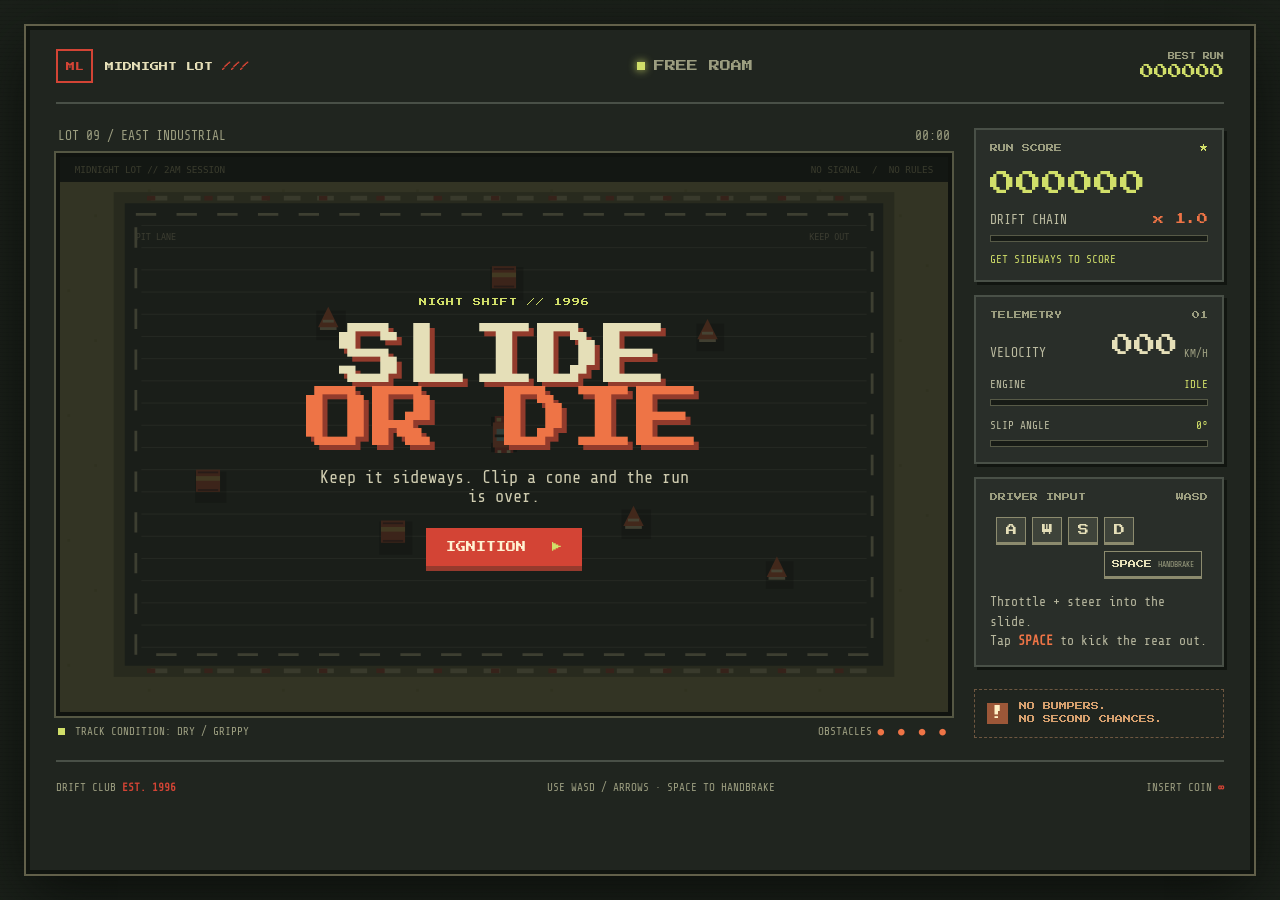
==== Example Websites/index.html @ daaeb61d "Drift Club" ====
<!doctype html>
<html lang="en">

<head>
  <meta charset="utf-8">
  <meta name="viewport" content="width=device-width, initial-scale=1">
  <meta name="theme-color" content="#15231d">
  <meta name="description" content="Slide through the lot, miss the cones, and keep your drift chain alive.">
  <title>Midnight Lot | Drift Club</title>
  <link rel="stylesheet" href="styles.css">
</head>

<body>
  <main class="cabinet">
    <header class="topbar">
      <a class="brand" href="#" aria-label="Midnight Lot home"><span class="brand-mark">ML</span><span>MIDNIGHT LOT
          <b>///</b></span></a>
      <div class="top-readout"><span class="live-dot"></span><span id="game-status" aria-live="polite">FREE ROAM</span>
      </div>
      <div class="best-readout"><span>BEST RUN</span><strong id="best-score">000000</strong></div>
    </header>

    <section class="game-layout" aria-label="Drift game">
      <div class="arena-wrap">
        <div class="arena-heading"><span>LOT 09 / EAST INDUSTRIAL</span><span id="clock">00:00</span></div>
        <div class="arena-frame">
          <canvas id="game-canvas"
            aria-label="Top-down drift arena. Drive with WASD or arrow keys, space to handbrake."></canvas>
          <div class="start-overlay" id="start-overlay">
            <div class="overlay-tag">NIGHT SHIFT // 1996</div>
            <h1>SLIDE<br><i>OR DIE</i></h1>
            <p>Keep it sideways. Clip a cone and the run is over.</p>
            <button class="start-button" id="start-button">IGNITION <span>▶</span></button>
          </div>
          <div class="crash-overlay is-hidden" id="crash-overlay">
            <span class="overlay-tag">RUN ENDED</span>
            <strong>WRECKED</strong>
            <span id="run-result">SCORE 000000</span>
            <button class="restart-button" id="restart-button">RUN IT BACK ↻</button>
          </div>
          <div class="toast is-hidden" id="toast">NICE SLIDE!</div>
        </div>
        <div class="arena-footer"><span><i class="signal"></i> TRACK CONDITION: DRY / GRIPPY</span><span>OBSTACLES <b>●
              ● ● ●</b></span></div>
      </div>

      <aside class="dashboard">
        <div class="score-panel">
          <div class="panel-cap"><span>RUN SCORE</span><span class="tiny-star">★</span></div>
          <strong id="score">000000</strong>
          <div class="chain-row"><span>DRIFT CHAIN</span><b id="chain">x 1.0</b></div>
          <div class="chain-meter"><span id="chain-meter"></span></div>
          <div class="score-note" id="score-note">GET SIDEWAYS TO SCORE</div>
        </div>

        <div class="telemetry">
          <div class="panel-cap"><span>TELEMETRY</span><span>01</span></div>
          <div class="speed-row"><span>VELOCITY</span>
            <div><strong id="speed">000</strong><small> KM/H</small></div>
          </div>
          <div class="meter-label"><span>ENGINE</span><span id="rpm-label">IDLE</span></div>
          <div class="meter"><span id="rpm-meter"></span></div>
          <div class="meter-label"><span>SLIP ANGLE</span><span id="angle-label">0°</span></div>
          <div class="meter slip-meter"><span id="slip-meter"></span></div>
        </div>

        <div class="controls-panel">
          <div class="panel-cap"><span>DRIVER INPUT</span><span>WASD</span></div>
          <div class="key-grid" aria-hidden="true"><span class="key key-w">W</span><span class="key">A</span><span
              class="key">S</span><span class="key">D</span><span class="key-space">SPACE
              <small>HANDBRAKE</small></span></div>
          <p>Throttle + steer into the slide.<br>Tap <b>SPACE</b> to kick the rear out.</p>
        </div>
        <div class="touch-controls" aria-label="Touch driving controls">
          <button data-control="left" aria-label="Steer left">◀</button>
          <button data-control="brake" aria-label="Handbrake">HB</button>
          <button data-control="right" aria-label="Steer right">▶</button>
          <button data-control="throttle" aria-label="Accelerate">▲</button>
        </div>
        <div class="warning"><span>!</span>
          <p>NO BUMPERS.<br>NO SECOND CHANCES.</p>
        </div>
      </aside>
    </section>
    <footer class="footer"><span>DRIFT CLUB <b>EST. 1996</b></span><span>USE WASD / ARROWS · SPACE TO
        HANDBRAKE</span><span>INSERT COIN <b>∞</b></span></footer>
  </main>

  <script>
    (() => {
      const canvas = document.querySelector('#game-canvas');
      const ctx = canvas.getContext('2d');
      const scoreNode = document.querySelector('#score');
      const bestNode = document.querySelector('#best-score');
      const speedNode = document.querySelector('#speed');
      const chainNode = document.querySelector('#chain');
      const chainMeter = document.querySelector('#chain-meter');
      const angleNode = document.querySelector('#angle-label');
      const slipMeter = document.querySelector('#slip-meter');
      const rpmMeter = document.querySelector('#rpm-meter');
      const rpmLabel = document.querySelector('#rpm-label');
      const statusNode = document.querySelector('#game-status');
      const overlay = document.querySelector('#start-overlay');
      const crashOverlay = document.querySelector('#crash-overlay');
      const toast = document.querySelector('#toast');
      const keys = new Set();
      const touch = new Set();
      const W = 960;
      const H = 600;
      const track = { left: 70, top: 50, right: 890, bottom: 550 };
      const obstacles = [
        { x: 290, y: 175, r: 16, type: 'cone' }, { x: 480, y: 130, r: 18, type: 'barrel' },
        { x: 700, y: 188, r: 15, type: 'cone' }, { x: 360, y: 405, r: 18, type: 'barrel' },
        { x: 620, y: 390, r: 16, type: 'cone' }, { x: 775, y: 445, r: 15, type: 'cone' },
        { x: 160, y: 350, r: 17, type: 'barrel' }
      ];
      let car = {};
      let running = false;
      let lastTime = 0;
      let elapsed = 0;
      let score = 0;
      let chain = 1;
      let chainTimer = 0;
      let driftTime = 0;
      let best = Number(localStorage.getItem('midnight-lot-best') || 0);
      let toastTimer = 0;
      bestNode.textContent = formatScore(best);

      function formatScore(value) { return Math.floor(value).toString().padStart(6, '0').slice(-6); }
      function resize() {
        const rect = canvas.getBoundingClientRect();
        const ratio = Math.min(window.devicePixelRatio || 1, 2);
        canvas.width = Math.round(rect.width * ratio);
        canvas.height = Math.round(rect.height * ratio);
        ctx.setTransform(canvas.width / W, 0, 0, canvas.height / H, 0, 0);
        draw();
      }
      function resetCar() {
        car = { x: 480, y: 300, vx: 0, vy: 0, heading: -Math.PI / 2, steer: 0, angle: 0, crashed: false };
        score = 0; chain = 1; chainTimer = 0; driftTime = 0; elapsed = 0;
        updateHud(0, 0);
      }
      function start() {
        resetCar(); running = true; lastTime = performance.now();
        overlay.classList.add('is-hidden'); crashOverlay.classList.add('is-hidden');
        statusNode.textContent = 'RUN ACTIVE'; requestAnimationFrame(loop);
      }
      function finish() {
        running = false; statusNode.textContent = 'RUN ENDED';
        document.querySelector('#run-result').textContent = `SCORE ${formatScore(score)}`;
        crashOverlay.classList.remove('is-hidden');
        if (score > best) { best = score; localStorage.setItem('midnight-lot-best', String(best)); bestNode.textContent = formatScore(best); }
      }
      function loop(now) {
        if (!running) return;
        const dt = Math.min((now - lastTime) / 1000, 0.033); lastTime = now;
        update(dt); draw(); requestAnimationFrame(loop);
      }
      function pressed(...names) { return names.some(name => keys.has(name) || touch.has(name)); }
      function update(dt) {
        elapsed += dt;
        const throttle = pressed('w', 'ArrowUp', 'throttle') ? 1 : pressed('s', 'ArrowDown') ? -0.62 : 0;
        const steerInput = (pressed('d', 'ArrowRight', 'right') ? 1 : 0) - (pressed('a', 'ArrowLeft', 'left') ? 1 : 0);
        const handbrake = pressed(' ', 'Space', 'brake');
        const forwardX = Math.cos(car.heading), forwardY = Math.sin(car.heading);
        let forwardSpeed = car.vx * forwardX + car.vy * forwardY;
        const speedAbs = Math.hypot(car.vx, car.vy);
        forwardSpeed += throttle * (throttle < 0 ? 235 : 330) * dt;
        forwardSpeed = Math.max(-105, Math.min(360, forwardSpeed));
        const steerTarget = steerInput * Math.min(1, speedAbs / 90);
        car.steer += (steerTarget - car.steer) * Math.min(1, dt * 7);
        const yawGrip = handbrake ? 2.65 : 1.8;
        car.heading += car.steer * yawGrip * (forwardSpeed / 220) * dt;
        const grip = handbrake ? 0.82 : 5.8;
        const newForwardX = Math.cos(car.heading), newForwardY = Math.sin(car.heading);
        const lateral = car.vx * -newForwardY + car.vy * newForwardX;
        const retainedLateral = lateral * Math.exp(-grip * dt);
        car.vx = newForwardX * forwardSpeed - newForwardY * retainedLateral;
        car.vy = newForwardY * forwardSpeed + newForwardX * retainedLateral;
        car.vx *= Math.exp(-(throttle === 0 ? 0.7 : 0.1) * dt);
        car.vy *= Math.exp(-(throttle === 0 ? 0.7 : 0.1) * dt);
        car.x += car.vx * dt; car.y += car.vy * dt;
        car.angle = Math.atan2(car.vx * -Math.sin(car.heading) + car.vy * Math.cos(car.heading), Math.max(1, forwardSpeed));

        const margin = 34;
        if (car.x < track.left + margin || car.x > track.right - margin || car.y < track.top + margin || car.y > track.bottom - margin) { finish(); return; }
        for (const obstacle of obstacles) {
          if (Math.hypot(car.x - obstacle.x, car.y - obstacle.y) < obstacle.r + 13) { finish(); return; }
        }
        const drifting = speedAbs > 105 && Math.abs(car.angle) > 0.22;
        if (drifting) {
          driftTime += dt; chainTimer = 1.15;
          const intensity = Math.min(1, (Math.abs(car.angle) - 0.2) / 0.75) * Math.min(1, speedAbs / 240);
          score += dt * (32 + intensity * 115) * chain;
          if (driftTime > 1.1) chain = Math.min(5, 1 + Math.floor(driftTime / 1.1) * 0.5);
          if (intensity > 0.55 && Math.random() < dt * 2.5) showToast(['CLEAN!', 'NICE SLIDE!', 'KEEP IT LOOSE!'][Math.floor(Math.random() * 3)]);
        } else {
          driftTime = 0; chainTimer -= dt;
          if (chainTimer <= 0) chain = 1;
        }
        updateHud(speedAbs, Math.abs(car.angle));
      }
      function updateHud(speed, angle) {
        scoreNode.textContent = formatScore(score);
        speedNode.textContent = String(Math.round(speed * 0.72)).padStart(3, '0');
        chainNode.textContent = `x ${chain.toFixed(1)}`;
        chainMeter.style.width = `${Math.min(100, driftTime * 24)}%`;
        angleNode.textContent = `${Math.round(angle * 57.3)}°`;
        slipMeter.style.width = `${Math.min(100, angle * 90)}%`;
        rpmMeter.style.width = `${Math.min(100, speed / 3.5)}%`;
        rpmLabel.textContent = speed < 10 ? 'IDLE' : speed > 250 ? 'REDLINE' : 'PULLING';
        document.querySelector('#clock').textContent = `${String(Math.floor(elapsed / 60)).padStart(2, '0')}:${String(Math.floor(elapsed % 60)).padStart(2, '0')}`;
        document.querySelector('#score-note').textContent = driftTime > 0.15 ? 'CHAIN ACTIVE / KEEP SLIDING' : 'GET SIDEWAYS TO SCORE';
      }
      function showToast(text) {
        toast.textContent = text; toast.classList.remove('is-hidden'); clearTimeout(toastTimer);
        toastTimer = setTimeout(() => toast.classList.add('is-hidden'), 650);
      }
      function draw() {
        ctx.clearRect(0, 0, W, H);
        ctx.fillStyle = '#a7a263'; ctx.fillRect(0, 0, W, H);
        ctx.fillStyle = '#9a9254';
        for (let x = 8; x < W; x += 29) for (let y = 8; y < H; y += 27) if ((x * 3 + y * 7) % 5 === 0) ctx.fillRect(x, y, 3, 3);
        ctx.fillStyle = '#777348'; ctx.fillRect(track.left - 12, track.top - 12, track.right - track.left + 24, track.bottom - track.top + 24);
        ctx.fillStyle = '#373a32'; ctx.fillRect(track.left, track.top, track.right - track.left, track.bottom - track.top);
        ctx.strokeStyle = '#d8d0a0'; ctx.lineWidth = 3; ctx.setLineDash([22, 22]);
        ctx.strokeRect(track.left + 12, track.top + 12, track.right - track.left - 24, track.bottom - track.top - 24); ctx.setLineDash([]);
        ctx.strokeStyle = '#6e7061'; ctx.lineWidth = 1;
        for (let y = track.top + 24; y < track.bottom; y += 24) { ctx.beginPath(); ctx.moveTo(track.left + 18, y); ctx.lineTo(track.right - 18, y); ctx.stroke(); }
        drawTrackMarks(); drawObstacles(); drawCar();
        ctx.fillStyle = '#181b17'; ctx.fillRect(0, 0, W, 27);
        ctx.fillStyle = '#c3be89'; ctx.font = '10px monospace'; ctx.fillText('MIDNIGHT LOT // 2AM SESSION', 16, 17);
        ctx.textAlign = 'right'; ctx.fillText('NO SIGNAL  /  NO RULES', W - 16, 17); ctx.textAlign = 'left';
      }
      function drawTrackMarks() {
        ctx.fillStyle = '#c5bc88';
        for (let i = 0; i < 22; i++) { const x = track.left + 28 + i * 36; ctx.fillRect(x, track.top - 8, 18, 5); ctx.fillRect(x, track.bottom + 3, 18, 5); }
        ctx.fillStyle = '#b64d35';
        for (let i = 0; i < 13; i++) { const x = track.left + 24 + i * 62; ctx.fillRect(x, track.top - 8, 9, 5); ctx.fillRect(x, track.bottom + 3, 9, 5); }
        ctx.fillStyle = '#cbc39a'; ctx.font = '9px monospace'; ctx.fillText('PIT LANE', 82, 90); ctx.fillText('KEEP OUT', 810, 90);
      }
      function drawObstacles() {
        for (const item of obstacles) {
          ctx.fillStyle = 'rgba(0,0,0,.34)'; ctx.fillRect(item.x - item.r + 3, item.y - item.r + 7, item.r * 2, item.r * 2);
          if (item.type === 'cone') {
            ctx.fillStyle = '#e5d2a0'; ctx.fillRect(item.x - 9, item.y + 7, 18, 5);
            ctx.fillStyle = '#ef693d'; ctx.beginPath(); ctx.moveTo(item.x, item.y - 13); ctx.lineTo(item.x + 11, item.y + 9); ctx.lineTo(item.x - 11, item.y + 9); ctx.fill();
            ctx.fillStyle = '#ffe4a9'; ctx.fillRect(item.x - 6, item.y + 1, 12, 3);
          } else {
            ctx.fillStyle = '#d45635'; ctx.fillRect(item.x - 13, item.y - 12, 26, 24);
            ctx.fillStyle = '#edb85a'; ctx.fillRect(item.x - 13, item.y - 5, 26, 5);
            ctx.fillStyle = '#732e27'; ctx.fillRect(item.x - 11, item.y - 10, 22, 2); ctx.fillRect(item.x - 11, item.y + 9, 22, 2);
          }
        }
      }
      function drawCar() {
        if (!car.x) return;
        const speed = Math.hypot(car.vx, car.vy);
        if (speed > 105 && Math.abs(car.angle) > 0.22 && running) {
          const backX = car.x - Math.cos(car.heading) * 12, backY = car.y - Math.sin(car.heading) * 12;
          ctx.fillStyle = 'rgba(220,214,170,.36)';
          ctx.fillRect(backX + Math.sin(car.heading) * 9 - 2, backY - Math.cos(car.heading) * 9 - 2, 5, 5);
          ctx.fillRect(backX - Math.sin(car.heading) * 9 - 2, backY + Math.cos(car.heading) * 9 - 2, 5, 5);
        }
        ctx.save(); ctx.translate(car.x, car.y); ctx.rotate(car.heading);
        ctx.fillStyle = '#141716'; ctx.fillRect(-19, -14, 10, 5); ctx.fillRect(9, -14, 10, 5); ctx.fillRect(-19, 9, 10, 5); ctx.fillRect(9, 9, 10, 5);
        ctx.fillStyle = '#d34435'; ctx.fillRect(-20, -10, 40, 20);
        ctx.fillStyle = '#ed6a46'; ctx.fillRect(-14, -12, 27, 24);
        ctx.fillStyle = '#9bcbc1'; ctx.fillRect(-7, -8, 13, 16);
        ctx.fillStyle = '#f8d67c'; ctx.fillRect(14, -8, 4, 5); ctx.fillRect(14, 3, 4, 5);
        ctx.fillStyle = '#fff0b4'; ctx.fillRect(-20, -7, 3, 4); ctx.fillRect(-20, 3, 3, 4);
        ctx.fillStyle = '#252a26'; ctx.fillRect(-3, -10, 3, 20);
        ctx.restore();
      }
      window.addEventListener('resize', resize);
      window.addEventListener('keydown', event => {
        const key = event.key.length === 1 ? event.key.toLowerCase() : event.key;
        if (['ArrowUp', 'ArrowDown', 'ArrowLeft', 'ArrowRight', ' '].includes(key)) event.preventDefault();
        keys.add(key);
        if ((key === 'Enter' || key === ' ') && !running && !crashOverlay.classList.contains('is-hidden')) start();
      });
      window.addEventListener('keyup', event => keys.delete(event.key.length === 1 ? event.key.toLowerCase() : event.key));
      document.querySelector('#start-button').addEventListener('click', start);
      document.querySelector('#restart-button').addEventListener('click', start);
      document.querySelectorAll('[data-control]').forEach(button => {
        const name = button.dataset.control;
        button.addEventListener('pointerdown', event => { event.preventDefault(); button.setPointerCapture(event.pointerId); touch.add(name); });
        ['pointerup', 'pointercancel', 'lostpointercapture'].forEach(type => button.addEventListener(type, () => touch.delete(name)));
      });
      resetCar(); resize();
    })();
  </script>
</body>

</html>
---- Example Websites/styles.css ----
@import url('https://fonts.googleapis.com/css2?family=Press+Start+2P&family=Share+Tech+Mono&display=swap');

:root {
  color-scheme: dark;
  --ink: #171a17;
  --deep: #202520;
  --panel: #292e29;
  --line: #495047;
  --cream: #e5dfb8;
  --muted: #9c9e80;
  --red: #d34435;
  --orange: #ee7446;
  --lime: #d1df69;
  --pixel: 'Press Start 2P', monospace;
  --mono: 'Share Tech Mono', monospace;
}

* {
  box-sizing: border-box;
}

html,
body {
  min-height: 100%;
}

body {
  margin: 0;
  padding: 26px;
  color: var(--cream);
  background-color: #222820;
  background-image: linear-gradient(rgba(20, 25, 20, .5), rgba(20, 25, 20, .5)), repeating-linear-gradient(0deg, transparent 0 3px, rgba(0, 0, 0, .12) 3px 4px);
  font-family: var(--mono);
}

button {
  font: inherit;
}

button:focus-visible,
a:focus-visible {
  outline: 3px solid var(--lime);
  outline-offset: 3px;
}

.cabinet {
  width: min(1240px, 100%);
  min-height: calc(100vh - 52px);
  margin: 0 auto;
  padding: 0 26px;
  border: 4px solid #111510;
  background: #20251f;
  box-shadow: 0 0 0 2px #62604a, 0 18px 60px #0a0d0a;
}

.topbar,
.footer {
  display: flex;
  align-items: center;
  justify-content: space-between;
  gap: 18px;
  min-height: 74px;
  border-bottom: 2px solid var(--line);
}

.brand {
  display: inline-flex;
  align-items: center;
  gap: 12px;
  color: var(--cream);
  font: 9px var(--pixel);
  text-decoration: none;
}

.brand b {
  color: var(--red);
}

.brand-mark {
  display: grid;
  width: 37px;
  height: 34px;
  place-items: center;
  border: 2px solid var(--red);
  color: var(--red);
  font: 9px var(--pixel);
}

.top-readout,
.best-readout {
  display: flex;
  align-items: center;
  gap: 9px;
  color: var(--muted);
  font: 11px var(--pixel);
}

.live-dot {
  width: 8px;
  height: 8px;
  background: var(--lime);
  box-shadow: 0 0 9px var(--lime);
  animation: blink 1s steps(2, start) infinite;
}

.best-readout {
  flex-direction: column;
  align-items: flex-end;
  gap: 5px;
  font-size: 7px;
}

.best-readout strong {
  color: var(--lime);
  font: 14px var(--pixel);
}

.game-layout {
  display: grid;
  grid-template-columns: minmax(0, 1fr) 250px;
  gap: 22px;
  padding: 24px 0 22px;
}

.arena-wrap {
  min-width: 0;
}

.arena-heading,
.arena-footer {
  display: flex;
  justify-content: space-between;
  align-items: center;
  color: var(--muted);
  font-size: 13px;
}

.arena-heading {
  margin: 0 2px 10px;
}

.arena-footer {
  margin: 9px 2px 0;
  font-size: 11px;
}

.arena-footer b {
  color: var(--orange);
  letter-spacing: 4px;
}

.signal {
  display: inline-block;
  width: 7px;
  height: 7px;
  margin-right: 4px;
  background: var(--lime);
}

.arena-frame {
  position: relative;
  overflow: hidden;
  border: 4px solid #10130f;
  background: #393b32;
  box-shadow: 0 0 0 2px #555743, inset 0 0 0 2px #77745a;
}

#game-canvas {
  display: block;
  width: 100%;
  aspect-ratio: 1.6;
  image-rendering: pixelated;
}

.start-overlay,
.crash-overlay {
  position: absolute;
  inset: 0;
  display: flex;
  flex-direction: column;
  align-items: center;
  justify-content: center;
  padding: 24px;
  background: rgba(18, 22, 18, .78);
  text-align: center;
}

.overlay-tag {
  color: var(--lime);
  font: 8px var(--pixel);
  letter-spacing: 1px;
}

.start-overlay h1 {
  margin: 20px 0 12px;
  color: var(--cream);
  font: clamp(34px, 7vw, 66px)/.95 var(--pixel);
  text-shadow: 5px 5px 0 #923b2c;
}

.start-overlay h1 i {
  color: var(--orange);
  font-style: normal;
}

.start-overlay p {
  max-width: 370px;
  margin: 5px 0 22px;
  color: #cfccb0;
  font-size: 17px;
}

.start-button,
.restart-button {
  padding: 14px 20px;
  border: 0;
  border-bottom: 5px solid #963a2d;
  background: var(--red);
  color: #fff2d2;
  font: 10px var(--pixel);
  cursor: pointer;
}

.start-button span {
  margin-left: 16px;
  color: var(--lime);
}

.start-button:hover,
.restart-button:hover {
  transform: translateY(-2px);
  filter: brightness(1.1);
}

.crash-overlay {
  gap: 15px;
  background: rgba(26, 20, 17, .86);
}

.crash-overlay strong {
  color: var(--red);
  font: clamp(30px, 6vw, 55px) var(--pixel);
  text-shadow: 4px 4px #17110e;
}

.crash-overlay>span:not(.overlay-tag) {
  color: var(--cream);
  font: 10px var(--pixel);
}

.restart-button {
  margin-top: 6px;
  border-color: #7b803c;
  background: #aab64b;
  color: #1a2017;
}

.toast {
  position: absolute;
  top: 47%;
  left: 50%;
  z-index: 1;
  color: var(--lime);
  font: clamp(11px, 2vw, 18px) var(--pixel);
  text-shadow: 3px 3px #1c2119;
  transform: translate(-50%, -50%);
  pointer-events: none;
}

.is-hidden {
  display: none !important;
}

.dashboard {
  display: flex;
  flex-direction: column;
  gap: 13px;
}

.score-panel,
.telemetry,
.controls-panel {
  padding: 14px;
  border: 2px solid var(--line);
  background: var(--panel);
  box-shadow: 3px 3px 0 #111510;
}

.panel-cap {
  display: flex;
  justify-content: space-between;
  color: var(--muted);
  font: 8px var(--pixel);
}

.tiny-star {
  color: var(--lime);
}

.score-panel>strong {
  display: block;
  margin: 18px 0 16px;
  color: var(--lime);
  font: clamp(21px, 2vw, 28px) var(--pixel);
}

.chain-row,
.meter-label {
  display: flex;
  justify-content: space-between;
  align-items: center;
  color: #bbbba0;
  font-size: 13px;
}

.chain-row b {
  color: var(--orange);
  font: 11px var(--pixel);
}

.chain-meter,
.meter {
  height: 7px;
  margin-top: 8px;
  background: #171b16;
  border: 1px solid #575a47;
}

.chain-meter span,
.meter span {
  display: block;
  width: 0;
  height: 100%;
  background: var(--orange);
  transition: width 100ms linear;
}

.score-note {
  margin-top: 11px;
  color: var(--lime);
  font-size: 11px;
}

.telemetry {
  padding-bottom: 15px;
}

.speed-row {
  display: flex;
  align-items: baseline;
  justify-content: space-between;
  margin: 16px 0 18px;
  color: #bbbba0;
  font-size: 13px;
}

.speed-row strong {
  color: var(--cream);
  font: 22px var(--pixel);
}

.speed-row small {
  color: var(--muted);
  font-size: 11px;
}

.meter-label {
  margin-top: 13px;
  font-size: 11px;
}

.meter-label span:last-child {
  color: var(--lime);
}

.meter span {
  background: var(--lime);
}

.slip-meter span {
  background: var(--orange);
}

.key-grid {
  display: grid;
  grid-template-columns: repeat(3, 32px) 1fr;
  grid-template-rows: 30px 30px;
  gap: 4px;
  align-items: center;
  justify-content: center;
  margin: 15px auto 12px;
  width: fit-content;
}

.key {
  display: grid;
  width: 30px;
  height: 28px;
  place-items: center;
  border: 1px solid #8c8b6e;
  border-bottom-width: 3px;
  background: #3e433a;
  color: var(--cream);
  font: 11px var(--pixel);
}

.key-w {
  grid-column: 2;
  grid-row: 1;
}

.key-space {
  display: flex;
  height: 28px;
  grid-column: 4;
  align-items: center;
  gap: 6px;
  padding: 0 7px;
  border: 1px solid #8c8b6e;
  border-bottom-width: 3px;
  color: var(--cream);
  font: 8px var(--pixel);
  white-space: nowrap;
}

.key-space small {
  color: var(--muted);
  font: 8px var(--mono);
}

.controls-panel p {
  margin: 0;
  color: #b7b79e;
  font-size: 13px;
  line-height: 1.5;
}

.controls-panel p b {
  color: var(--orange);
}

.warning {
  display: flex;
  align-items: center;
  gap: 11px;
  margin-top: auto;
  padding: 10px 12px;
  border: 1px dashed #6e5740;
  color: #d6a06e;
}

.warning>span {
  display: grid;
  width: 21px;
  height: 21px;
  place-items: center;
  background: #9c5738;
  color: #fff0c6;
  font: 14px var(--pixel);
}

.warning p {
  margin: 0;
  font: 8px/1.7 var(--pixel);
}

.touch-controls {
  display: none;
}

.footer {
  min-height: 53px;
  border-top: 2px solid var(--line);
  border-bottom: 0;
  color: var(--muted);
  font-size: 11px;
}

.footer b {
  color: var(--red);
}

@keyframes blink {
  to {
    opacity: .25;
  }
}

@media (max-width: 900px) {
  body {
    padding: 14px;
  }

  .cabinet {
    min-height: calc(100vh - 28px);
    padding: 0 16px;
  }

  .game-layout {
    grid-template-columns: minmax(0, 1fr) 220px;
    gap: 14px;
  }

  .key-space small {
    display: none;
  }
}

@media (max-width: 680px) {
  body {
    padding: 0;
  }

  .cabinet {
    width: 100%;
    min-height: 100vh;
    padding: 0 12px;
    border-right: 0;
    border-left: 0;
  }

  .topbar {
    min-height: 62px;
  }

  .brand {
    gap: 7px;
    font-size: 7px;
  }

  .brand-mark {
    width: 30px;
    height: 29px;
    font-size: 7px;
  }

  .top-readout {
    font-size: 8px;
  }

  .best-readout {
    font-size: 6px;
  }

  .best-readout strong {
    font-size: 10px;
  }

  .game-layout {
    grid-template-columns: 1fr;
    padding: 16px 0;
  }

  .arena-heading {
    font-size: 11px;
  }

  #game-canvas {
    aspect-ratio: 1.12;
  }

  .arena-footer {
    font-size: 9px;
  }

  .dashboard {
    display: grid;
    grid-template-columns: 1fr 1fr;
    gap: 9px;
  }

  .score-panel,
  .telemetry,
  .controls-panel {
    padding: 11px;
  }

  .panel-cap {
    font-size: 7px;
  }

  .score-panel>strong {
    margin: 12px 0;
    font-size: 19px;
  }

  .chain-row {
    font-size: 11px;
  }

  .score-note {
    font-size: 9px;
  }

  .speed-row {
    margin: 12px 0;
  }

  .controls-panel {
    display: none;
  }

  .warning {
    margin: 0;
    padding: 8px;
  }

  .warning p {
    font-size: 7px;
  }

  .touch-controls {
    display: grid;
    grid-template-columns: repeat(4, 1fr);
    gap: 6px;
    grid-column: 1 / -1;
  }

  .touch-controls button {
    min-height: 44px;
    border: 1px solid #727459;
    border-bottom: 4px solid #131711;
    background: #3c4238;
    color: var(--cream);
    font: 14px var(--pixel);
    touch-action: none;
  }

  .touch-controls button:nth-child(2) {
    background: #a54835;
    font-size: 10px;
  }

  .touch-controls button:last-child {
    background: #a6af49;
    color: #172018;
  }

  .footer {
    min-height: 43px;
    font-size: 8px;
  }

  .footer span:nth-child(2) {
    display: none;
  }
}

@media (max-width: 380px) {
  .brand {
    font-size: 6px;
  }

  .top-readout {
    font-size: 7px;
  }

  .arena-heading {
    font-size: 9px;
  }

  .arena-footer {
    font-size: 8px;
  }

  .dashboard {
    grid-template-columns: 1fr;
  }

  .warning {
    display: none;
  }
}

@media (prefers-reduced-motion: reduce) {

  *,
  *::before,
  *::after {
    animation-duration: .01ms !important;
    transition-duration: .01ms !important;
  }
}
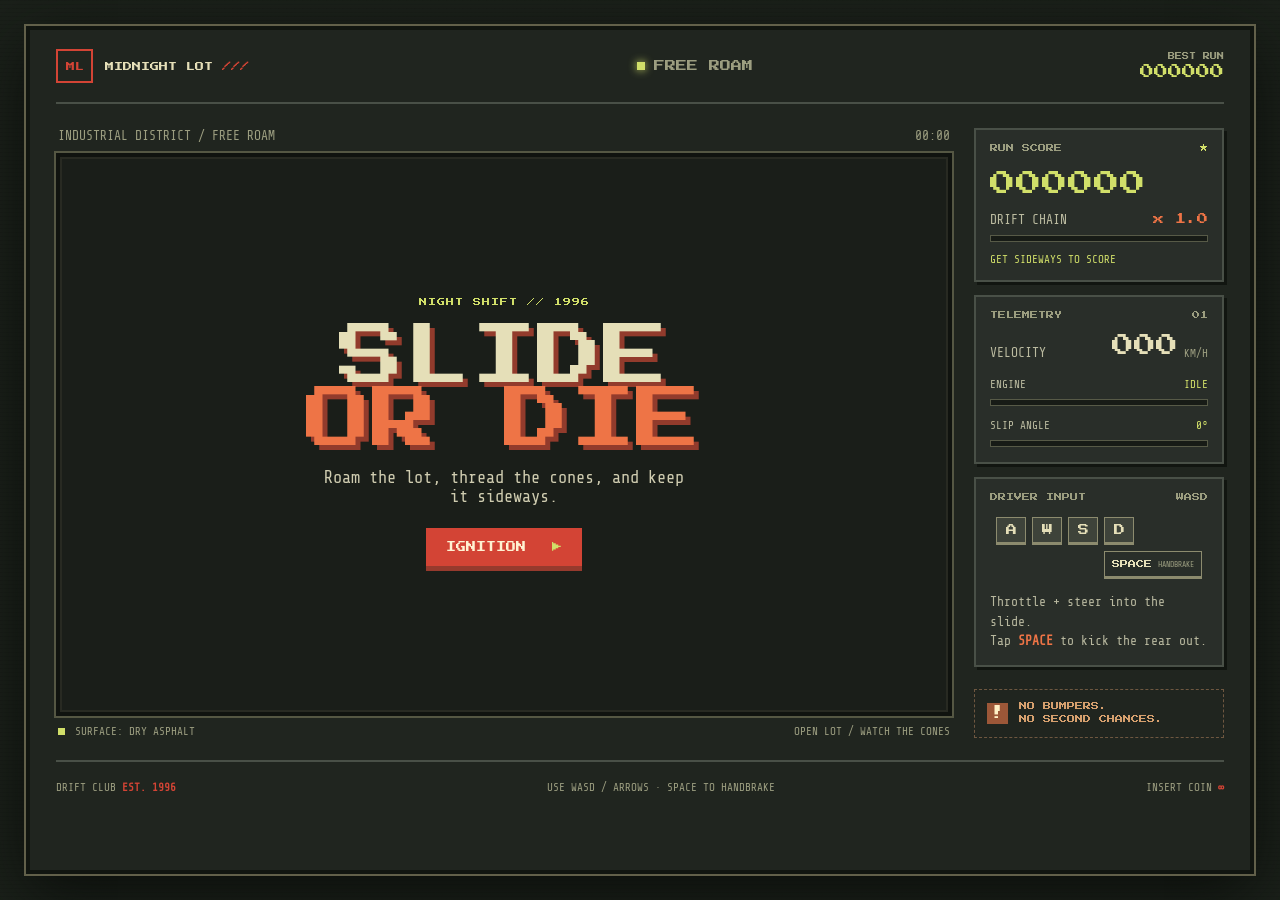
==== commit 4db4b957: "new drift" ====
--- a/Example Websites/index.html
+++ b/Example Websites/index.html
@@ -22,26 +22,20 @@
 
     <section class="game-layout" aria-label="Drift game">
       <div class="arena-wrap">
-        <div class="arena-heading"><span>LOT 09 / EAST INDUSTRIAL</span><span id="clock">00:00</span></div>
+        <div class="arena-heading"><span>INDUSTRIAL DISTRICT / FREE ROAM</span><span id="clock">00:00</span></div>
         <div class="arena-frame">
           <canvas id="game-canvas"
             aria-label="Top-down drift arena. Drive with WASD or arrow keys, space to handbrake."></canvas>
           <div class="start-overlay" id="start-overlay">
             <div class="overlay-tag">NIGHT SHIFT // 1996</div>
             <h1>SLIDE<br><i>OR DIE</i></h1>
-            <p>Keep it sideways. Clip a cone and the run is over.</p>
+            <p>Roam the lot, thread the cones, and keep it sideways.</p>
             <button class="start-button" id="start-button">IGNITION <span>▶</span></button>
           </div>
-          <div class="crash-overlay is-hidden" id="crash-overlay">
-            <span class="overlay-tag">RUN ENDED</span>
-            <strong>WRECKED</strong>
-            <span id="run-result">SCORE 000000</span>
-            <button class="restart-button" id="restart-button">RUN IT BACK ↻</button>
-          </div>
           <div class="toast is-hidden" id="toast">NICE SLIDE!</div>
         </div>
-        <div class="arena-footer"><span><i class="signal"></i> TRACK CONDITION: DRY / GRIPPY</span><span>OBSTACLES <b>●
-              ● ● ●</b></span></div>
+        <div class="arena-footer"><span><i class="signal"></i> SURFACE: DRY ASPHALT</span><span>OPEN LOT / WATCH THE
+            CONES</span></div>
       </div>
 
       <aside class="dashboard">
@@ -101,19 +95,19 @@
       const rpmLabel = document.querySelector('#rpm-label');
       const statusNode = document.querySelector('#game-status');
       const overlay = document.querySelector('#start-overlay');
-      const crashOverlay = document.querySelector('#crash-overlay');
       const toast = document.querySelector('#toast');
       const keys = new Set();
       const touch = new Set();
       const W = 960;
       const H = 600;
-      const track = { left: 70, top: 50, right: 890, bottom: 550 };
-      const obstacles = [
-        { x: 290, y: 175, r: 16, type: 'cone' }, { x: 480, y: 130, r: 18, type: 'barrel' },
-        { x: 700, y: 188, r: 15, type: 'cone' }, { x: 360, y: 405, r: 18, type: 'barrel' },
-        { x: 620, y: 390, r: 16, type: 'cone' }, { x: 775, y: 445, r: 15, type: 'cone' },
-        { x: 160, y: 350, r: 17, type: 'barrel' }
-      ];
+      const world = { width: 3600, height: 2400 };
+      const spawn = { x: 1800, y: 1200 };
+      const camera = { x: spawn.x, y: spawn.y };
+      const obstacles = createObstacles();
+      const skidMarks = [];
+      const dust = [];
+      let lastTirePoints = null;
+      let dustClock = 0;
       let car = {};
       let running = false;
       let lastTime = 0;
@@ -122,11 +116,25 @@
       let chain = 1;
       let chainTimer = 0;
       let driftTime = 0;
+      let impactTimer = 0;
+      let impactCooldown = 0;
       let best = Number(localStorage.getItem('midnight-lot-best') || 0);
       let toastTimer = 0;
       bestNode.textContent = formatScore(best);
 
       function formatScore(value) { return Math.floor(value).toString().padStart(6, '0').slice(-6); }
+      function createObstacles() {
+        let seed = 24719;
+        const random = () => { seed = (seed * 16807) % 2147483647; return (seed - 1) / 2147483646; };
+        const items = [];
+        while (items.length < 115) {
+          const x = 80 + random() * (world.width - 160);
+          const y = 80 + random() * (world.height - 160);
+          if (Math.hypot(x - spawn.x, y - spawn.y) < 260) continue;
+          items.push({ x, y, r: 13 + Math.floor(random() * 6), type: random() < 0.72 ? 'cone' : 'barrel' });
+        }
+        return items;
+      }
       function resize() {
         const rect = canvas.getBoundingClientRect();
         const ratio = Math.min(window.devicePixelRatio || 1, 2);
@@ -136,20 +144,17 @@
         draw();
       }
       function resetCar() {
-        car = { x: 480, y: 300, vx: 0, vy: 0, heading: -Math.PI / 2, steer: 0, angle: 0, crashed: false };
+        car = { x: spawn.x, y: spawn.y, vx: 0, vy: 0, heading: -Math.PI / 2, steer: 0, angle: 0, crashed: false };
+        camera.x = car.x; camera.y = car.y; lastTirePoints = null;
+        skidMarks.length = 0; dust.length = 0; dustClock = 0;
+        impactTimer = 0; impactCooldown = 0;
         score = 0; chain = 1; chainTimer = 0; driftTime = 0; elapsed = 0;
         updateHud(0, 0);
       }
       function start() {
         resetCar(); running = true; lastTime = performance.now();
-        overlay.classList.add('is-hidden'); crashOverlay.classList.add('is-hidden');
+        overlay.classList.add('is-hidden');
         statusNode.textContent = 'RUN ACTIVE'; requestAnimationFrame(loop);
-      }
-      function finish() {
-        running = false; statusNode.textContent = 'RUN ENDED';
-        document.querySelector('#run-result').textContent = `SCORE ${formatScore(score)}`;
-        crashOverlay.classList.remove('is-hidden');
-        if (score > best) { best = score; localStorage.setItem('midnight-lot-best', String(best)); bestNode.textContent = formatScore(best); }
       }
       function loop(now) {
         if (!running) return;
@@ -159,6 +164,9 @@
       function pressed(...names) { return names.some(name => keys.has(name) || touch.has(name)); }
       function update(dt) {
         elapsed += dt;
+        impactTimer = Math.max(0, impactTimer - dt);
+        impactCooldown = Math.max(0, impactCooldown - dt);
+        if (impactTimer === 0 && statusNode.textContent === 'IMPACT!') statusNode.textContent = 'RUN ACTIVE';
         const throttle = pressed('w', 'ArrowUp', 'throttle') ? 1 : pressed('s', 'ArrowDown') ? -0.62 : 0;
         const steerInput = (pressed('d', 'ArrowRight', 'right') ? 1 : 0) - (pressed('a', 'ArrowLeft', 'left') ? 1 : 0);
         const handbrake = pressed(' ', 'Space', 'brake');
@@ -169,9 +177,9 @@
         forwardSpeed = Math.max(-105, Math.min(360, forwardSpeed));
         const steerTarget = steerInput * Math.min(1, speedAbs / 90);
         car.steer += (steerTarget - car.steer) * Math.min(1, dt * 7);
-        const yawGrip = handbrake ? 2.65 : 1.8;
+        const yawGrip = handbrake ? 3.05 : 1.8;
         car.heading += car.steer * yawGrip * (forwardSpeed / 220) * dt;
-        const grip = handbrake ? 0.82 : 5.8;
+        const grip = handbrake ? (steerInput ? 1.55 : 1.05) : 5.8;
         const newForwardX = Math.cos(car.heading), newForwardY = Math.sin(car.heading);
         const lateral = car.vx * -newForwardY + car.vy * newForwardX;
         const retainedLateral = lateral * Math.exp(-grip * dt);
@@ -182,16 +190,44 @@
         car.x += car.vx * dt; car.y += car.vy * dt;
         car.angle = Math.atan2(car.vx * -Math.sin(car.heading) + car.vy * Math.cos(car.heading), Math.max(1, forwardSpeed));
 
-        const margin = 34;
-        if (car.x < track.left + margin || car.x > track.right - margin || car.y < track.top + margin || car.y > track.bottom - margin) { finish(); return; }
-        for (const obstacle of obstacles) {
-          if (Math.hypot(car.x - obstacle.x, car.y - obstacle.y) < obstacle.r + 13) { finish(); return; }
-        }
+        const margin = 48;
+        let normalX = 0, normalY = 0;
+        if (car.x < margin) { car.x = margin; normalX += 1; }
+        if (car.x > world.width - margin) { car.x = world.width - margin; normalX -= 1; }
+        if (car.y < margin) { car.y = margin; normalY += 1; }
+        if (car.y > world.height - margin) { car.y = world.height - margin; normalY -= 1; }
+        if (normalX || normalY) {
+          const magnitude = Math.hypot(normalX, normalY);
+          triggerImpact(normalX / magnitude, normalY / magnitude, car.x, car.y, true);
+        } else {
+          for (const obstacle of obstacles) {
+            const dx = car.x - obstacle.x, dy = car.y - obstacle.y;
+            const distance = Math.hypot(dx, dy);
+            const separation = obstacle.r + 29;
+            if (distance < separation) {
+              const nx = distance > 0 ? dx / distance : Math.cos(car.heading);
+              const ny = distance > 0 ? dy / distance : Math.sin(car.heading);
+              car.x = obstacle.x + nx * separation; car.y = obstacle.y + ny * separation;
+              triggerImpact(nx, ny, obstacle.x + nx * obstacle.r, obstacle.y + ny * obstacle.r);
+              break;
+            }
+          }
+        }
+        updateEffects(dt, handbrake, speedAbs);
+        const cameraEase = 1 - Math.exp(-dt * 5.5);
+        camera.x += (car.x - camera.x) * cameraEase;
+        camera.y += (car.y - camera.y) * cameraEase;
+        camera.x = Math.max(W / 2, Math.min(world.width - W / 2, camera.x));
+        camera.y = Math.max(H / 2, Math.min(world.height - H / 2, camera.y));
         const drifting = speedAbs > 105 && Math.abs(car.angle) > 0.22;
         if (drifting) {
           driftTime += dt; chainTimer = 1.15;
           const intensity = Math.min(1, (Math.abs(car.angle) - 0.2) / 0.75) * Math.min(1, speedAbs / 240);
           score += dt * (32 + intensity * 115) * chain;
+          if (score > best) {
+            best = score; localStorage.setItem('midnight-lot-best', String(Math.floor(best)));
+            bestNode.textContent = formatScore(best);
+          }
           if (driftTime > 1.1) chain = Math.min(5, 1 + Math.floor(driftTime / 1.1) * 0.5);
           if (intensity > 0.55 && Math.random() < dt * 2.5) showToast(['CLEAN!', 'NICE SLIDE!', 'KEEP IT LOOSE!'][Math.floor(Math.random() * 3)]);
         } else {
@@ -199,6 +235,62 @@
           if (chainTimer <= 0) chain = 1;
         }
         updateHud(speedAbs, Math.abs(car.angle));
+      }
+      function updateEffects(dt, handbrake, speed) {
+        const drifting = speed > 110 && Math.abs(car.angle) > 0.2;
+        for (const mark of skidMarks) mark.age += dt;
+        while (skidMarks.length && skidMarks[0].age > 32) skidMarks.shift();
+        for (let index = dust.length - 1; index >= 0; index--) {
+          const particle = dust[index];
+          particle.x += particle.vx * dt; particle.y += particle.vy * dt;
+          particle.life -= dt; particle.size += dt * 3;
+          if (particle.life <= 0) dust.splice(index, 1);
+        }
+        if (!drifting) { lastTirePoints = null; return; }
+
+        const sideX = -Math.sin(car.heading), sideY = Math.cos(car.heading);
+        const rearX = car.x - Math.cos(car.heading) * 18, rearY = car.y - Math.sin(car.heading) * 18;
+        const current = {
+          left: { x: rearX - sideX * 10, y: rearY - sideY * 10 },
+          right: { x: rearX + sideX * 10, y: rearY + sideY * 10 }
+        };
+        if (lastTirePoints && Math.hypot(current.left.x - lastTirePoints.left.x, current.left.y - lastTirePoints.left.y) > 3) {
+          skidMarks.push({ from: lastTirePoints.left, to: current.left, age: 0 });
+          skidMarks.push({ from: lastTirePoints.right, to: current.right, age: 0 });
+          if (skidMarks.length > 1800) skidMarks.splice(0, 2);
+        }
+        lastTirePoints = current;
+
+        dustClock += dt;
+        if (dustClock > (handbrake ? 0.035 : 0.07) && dust.length < 90) {
+          dustClock = 0;
+          for (const wheel of [current.left, current.right]) {
+            dust.push({ x: wheel.x, y: wheel.y, vx: car.vx * -0.14 + (Math.random() - 0.5) * 38, vy: car.vy * -0.14 + (Math.random() - 0.5) * 38, life: 0.35 + Math.random() * 0.4, maxLife: 0.75, size: 3 + Math.random() * 3 });
+          }
+        }
+      }
+      function triggerImpact(normalX, normalY, x, y, boundary = false) {
+        chain = 1; chainTimer = 0; driftTime = 0; lastTirePoints = null;
+        const intoWall = car.vx * normalX + car.vy * normalY;
+        if (intoWall < 0) {
+          car.vx -= normalX * intoWall * 1.35;
+          car.vy -= normalY * intoWall * 1.35;
+        }
+        car.vx *= 0.72; car.vy *= 0.72;
+        if (boundary) {
+          const headingX = Math.cos(car.heading), headingY = Math.sin(car.heading);
+          const headingDot = headingX * normalX + headingY * normalY;
+          if (headingDot < 0) car.heading = Math.atan2(headingY - 2 * headingDot * normalY, headingX - 2 * headingDot * normalX);
+        }
+        if (impactCooldown > 0) return;
+        impactTimer = 0.58; impactCooldown = 0.32;
+        statusNode.textContent = 'IMPACT!';
+        showToast('CHAIN LOST!');
+        for (let index = 0; index < 12; index++) {
+          const angle = Math.random() * Math.PI * 2;
+          const speed = 35 + Math.random() * 115;
+          dust.push({ x, y, vx: Math.cos(angle) * speed, vy: Math.sin(angle) * speed, life: 0.24 + Math.random() * 0.32, maxLife: 0.56, size: 3 + Math.floor(Math.random() * 4), color: index % 3 === 0 ? '#ef7446' : '#e5dfb8' });
+        }
       }
       function updateHud(speed, angle) {
         scoreNode.textContent = formatScore(score);
@@ -218,26 +310,70 @@
       }
       function draw() {
         ctx.clearRect(0, 0, W, H);
-        ctx.fillStyle = '#a7a263'; ctx.fillRect(0, 0, W, H);
-        ctx.fillStyle = '#9a9254';
-        for (let x = 8; x < W; x += 29) for (let y = 8; y < H; y += 27) if ((x * 3 + y * 7) % 5 === 0) ctx.fillRect(x, y, 3, 3);
-        ctx.fillStyle = '#777348'; ctx.fillRect(track.left - 12, track.top - 12, track.right - track.left + 24, track.bottom - track.top + 24);
-        ctx.fillStyle = '#373a32'; ctx.fillRect(track.left, track.top, track.right - track.left, track.bottom - track.top);
-        ctx.strokeStyle = '#d8d0a0'; ctx.lineWidth = 3; ctx.setLineDash([22, 22]);
-        ctx.strokeRect(track.left + 12, track.top + 12, track.right - track.left - 24, track.bottom - track.top - 24); ctx.setLineDash([]);
-        ctx.strokeStyle = '#6e7061'; ctx.lineWidth = 1;
-        for (let y = track.top + 24; y < track.bottom; y += 24) { ctx.beginPath(); ctx.moveTo(track.left + 18, y); ctx.lineTo(track.right - 18, y); ctx.stroke(); }
-        drawTrackMarks(); drawObstacles(); drawCar();
+        ctx.save();
+        ctx.translate(W / 2 - camera.x, H / 2 - camera.y);
+        drawWorld(); drawSkids(); drawDust(); drawObstacles(); drawCar();
+        ctx.restore();
         ctx.fillStyle = '#181b17'; ctx.fillRect(0, 0, W, 27);
         ctx.fillStyle = '#c3be89'; ctx.font = '10px monospace'; ctx.fillText('MIDNIGHT LOT // 2AM SESSION', 16, 17);
         ctx.textAlign = 'right'; ctx.fillText('NO SIGNAL  /  NO RULES', W - 16, 17); ctx.textAlign = 'left';
       }
-      function drawTrackMarks() {
-        ctx.fillStyle = '#c5bc88';
-        for (let i = 0; i < 22; i++) { const x = track.left + 28 + i * 36; ctx.fillRect(x, track.top - 8, 18, 5); ctx.fillRect(x, track.bottom + 3, 18, 5); }
+      function drawWorld() {
+        ctx.fillStyle = '#a7a263'; ctx.fillRect(0, 0, world.width, world.height);
+        ctx.fillStyle = '#373a32'; ctx.fillRect(24, 24, world.width - 48, world.height - 48);
+        const viewLeft = camera.x - W / 2 - 30, viewRight = camera.x + W / 2 + 30;
+        const viewTop = camera.y - H / 2 - 30, viewBottom = camera.y + H / 2 + 30;
+        for (let x = Math.max(24, Math.floor(viewLeft / 19) * 19); x < Math.min(world.width - 24, viewRight); x += 19) {
+          for (let y = Math.max(24, Math.floor(viewTop / 17) * 17); y < Math.min(world.height - 24, viewBottom); y += 17) {
+            const grain = ((Math.floor(x / 19) * 73856093) ^ (Math.floor(y / 17) * 19349663)) >>> 0;
+            if (grain % 7 < 3) {
+              ctx.fillStyle = grain % 2 ? '#414339' : '#30332d';
+              ctx.fillRect(x, y, grain % 3 ? 2 : 3, grain % 5 ? 2 : 3);
+            }
+          }
+        }
+        for (let x = Math.max(24, Math.floor(viewLeft / 96) * 96); x < Math.min(world.width - 24, viewRight); x += 96) {
+          for (let y = Math.max(24, Math.floor(viewTop / 68) * 68); y < Math.min(world.height - 24, viewBottom); y += 68) {
+            const wear = (Math.floor(x / 96) * 92821 + Math.floor(y / 68) * 68917) % 11;
+            if (wear === 0) {
+              ctx.fillStyle = '#33362f'; ctx.fillRect(x + 8, y + 5, 17, 7);
+              ctx.fillStyle = '#3e4036'; ctx.fillRect(x + 11, y + 7, 10, 3);
+            }
+          }
+        }
+        ctx.strokeStyle = '#535447'; ctx.lineWidth = 2;
+        const firstStripeX = Math.max(80, Math.floor(viewLeft / 220) * 220);
+        const firstStripeY = Math.max(80, Math.floor(viewTop / 170) * 170);
+        for (let x = firstStripeX; x < Math.min(world.width - 80, viewRight); x += 220) {
+          for (let y = firstStripeY; y < Math.min(world.height - 80, viewBottom); y += 170) {
+            ctx.strokeRect(x, y, 190, 135);
+            ctx.fillStyle = '#77745a'; ctx.fillRect(x + 8, y + 8, 4, 4);
+          }
+        }
+        ctx.strokeStyle = '#d8d0a0'; ctx.lineWidth = 5; ctx.setLineDash([28, 24]);
+        ctx.strokeRect(40, 40, world.width - 80, world.height - 80); ctx.setLineDash([]);
         ctx.fillStyle = '#b64d35';
-        for (let i = 0; i < 13; i++) { const x = track.left + 24 + i * 62; ctx.fillRect(x, track.top - 8, 9, 5); ctx.fillRect(x, track.bottom + 3, 9, 5); }
-        ctx.fillStyle = '#cbc39a'; ctx.font = '9px monospace'; ctx.fillText('PIT LANE', 82, 90); ctx.fillText('KEEP OUT', 810, 90);
+        for (let i = 0; i < 18; i++) {
+          const x = 55 + i * 205;
+          ctx.fillRect(x, 31, 14, 9); ctx.fillRect(x, world.height - 40, 14, 9);
+        }
+      }
+      function drawSkids() {
+        ctx.lineWidth = 3; ctx.lineCap = 'square';
+        for (const mark of skidMarks) {
+          ctx.globalAlpha = Math.max(0, 0.42 * (1 - mark.age / 32));
+          ctx.strokeStyle = '#11130f'; ctx.beginPath();
+          ctx.moveTo(mark.from.x, mark.from.y); ctx.lineTo(mark.to.x, mark.to.y); ctx.stroke();
+        }
+        ctx.globalAlpha = 1;
+      }
+      function drawDust() {
+        for (const particle of dust) {
+          ctx.globalAlpha = Math.max(0, particle.life / particle.maxLife) * 0.66;
+          ctx.fillStyle = '#c9c19a';
+          ctx.fillRect(particle.x, particle.y, particle.size, particle.size);
+        }
+        ctx.globalAlpha = 1;
       }
       function drawObstacles() {
         for (const item of obstacles) {
@@ -255,21 +391,24 @@
       }
       function drawCar() {
         if (!car.x) return;
-        const speed = Math.hypot(car.vx, car.vy);
-        if (speed > 105 && Math.abs(car.angle) > 0.22 && running) {
-          const backX = car.x - Math.cos(car.heading) * 12, backY = car.y - Math.sin(car.heading) * 12;
-          ctx.fillStyle = 'rgba(220,214,170,.36)';
-          ctx.fillRect(backX + Math.sin(car.heading) * 9 - 2, backY - Math.cos(car.heading) * 9 - 2, 5, 5);
-          ctx.fillRect(backX - Math.sin(car.heading) * 9 - 2, backY + Math.cos(car.heading) * 9 - 2, 5, 5);
-        }
         ctx.save(); ctx.translate(car.x, car.y); ctx.rotate(car.heading);
-        ctx.fillStyle = '#141716'; ctx.fillRect(-19, -14, 10, 5); ctx.fillRect(9, -14, 10, 5); ctx.fillRect(-19, 9, 10, 5); ctx.fillRect(9, 9, 10, 5);
-        ctx.fillStyle = '#d34435'; ctx.fillRect(-20, -10, 40, 20);
-        ctx.fillStyle = '#ed6a46'; ctx.fillRect(-14, -12, 27, 24);
-        ctx.fillStyle = '#9bcbc1'; ctx.fillRect(-7, -8, 13, 16);
-        ctx.fillStyle = '#f8d67c'; ctx.fillRect(14, -8, 4, 5); ctx.fillRect(14, 3, 4, 5);
-        ctx.fillStyle = '#fff0b4'; ctx.fillRect(-20, -7, 3, 4); ctx.fillRect(-20, 3, 3, 4);
-        ctx.fillStyle = '#252a26'; ctx.fillRect(-3, -10, 3, 20);
+        ctx.fillStyle = 'rgba(0,0,0,.42)'; ctx.fillRect(-27, -12, 56, 29);
+        ctx.fillStyle = '#11130f'; ctx.fillRect(-21, -16, 11, 6); ctx.fillRect(12, -15, 11, 6); ctx.fillRect(-21, 10, 11, 6); ctx.fillRect(12, 9, 11, 6);
+        ctx.fillStyle = '#d34435';
+        ctx.beginPath();
+        ctx.moveTo(-28, -9); ctx.lineTo(-24, -14); ctx.lineTo(-10, -15); ctx.lineTo(-4, -12);
+        ctx.lineTo(12, -11); ctx.lineTo(21, -8); ctx.lineTo(27, -5); ctx.lineTo(29, 0);
+        ctx.lineTo(27, 5); ctx.lineTo(21, 8); ctx.lineTo(12, 11); ctx.lineTo(-4, 12);
+        ctx.lineTo(-10, 15); ctx.lineTo(-24, 14); ctx.lineTo(-28, 9); ctx.closePath(); ctx.fill();
+        ctx.fillStyle = '#ed6a46'; ctx.fillRect(-21, -10, 17, 20); ctx.fillRect(-4, -9, 18, 18);
+        ctx.fillStyle = '#a9c7bb'; ctx.fillRect(-13, -8, 7, 16); ctx.fillRect(-3, -8, 12, 16);
+        ctx.fillStyle = '#d9ded0'; ctx.fillRect(-5, -7, 2, 14);
+        ctx.fillStyle = '#c6533e'; ctx.fillRect(12, -8, 10, 16);
+        ctx.fillStyle = '#f3bd69'; ctx.fillRect(19, -5, 7, 3); ctx.fillRect(19, 3, 7, 3);
+        ctx.fillStyle = '#fff0b4'; ctx.fillRect(26, -7, 3, 4); ctx.fillRect(26, 3, 3, 4);
+        ctx.fillStyle = '#ff7c62'; ctx.fillRect(-26, -10, 5, 4); ctx.fillRect(-26, 6, 5, 4);
+        ctx.fillStyle = '#11130f'; ctx.fillRect(-29, -15, 4, 30); ctx.fillRect(-25, -13, 3, 4); ctx.fillRect(-25, 9, 3, 4);
+        ctx.fillStyle = '#ed6a46'; ctx.fillRect(-27, -13, 2, 5); ctx.fillRect(-27, 8, 2, 5);
         ctx.restore();
       }
       window.addEventListener('resize', resize);
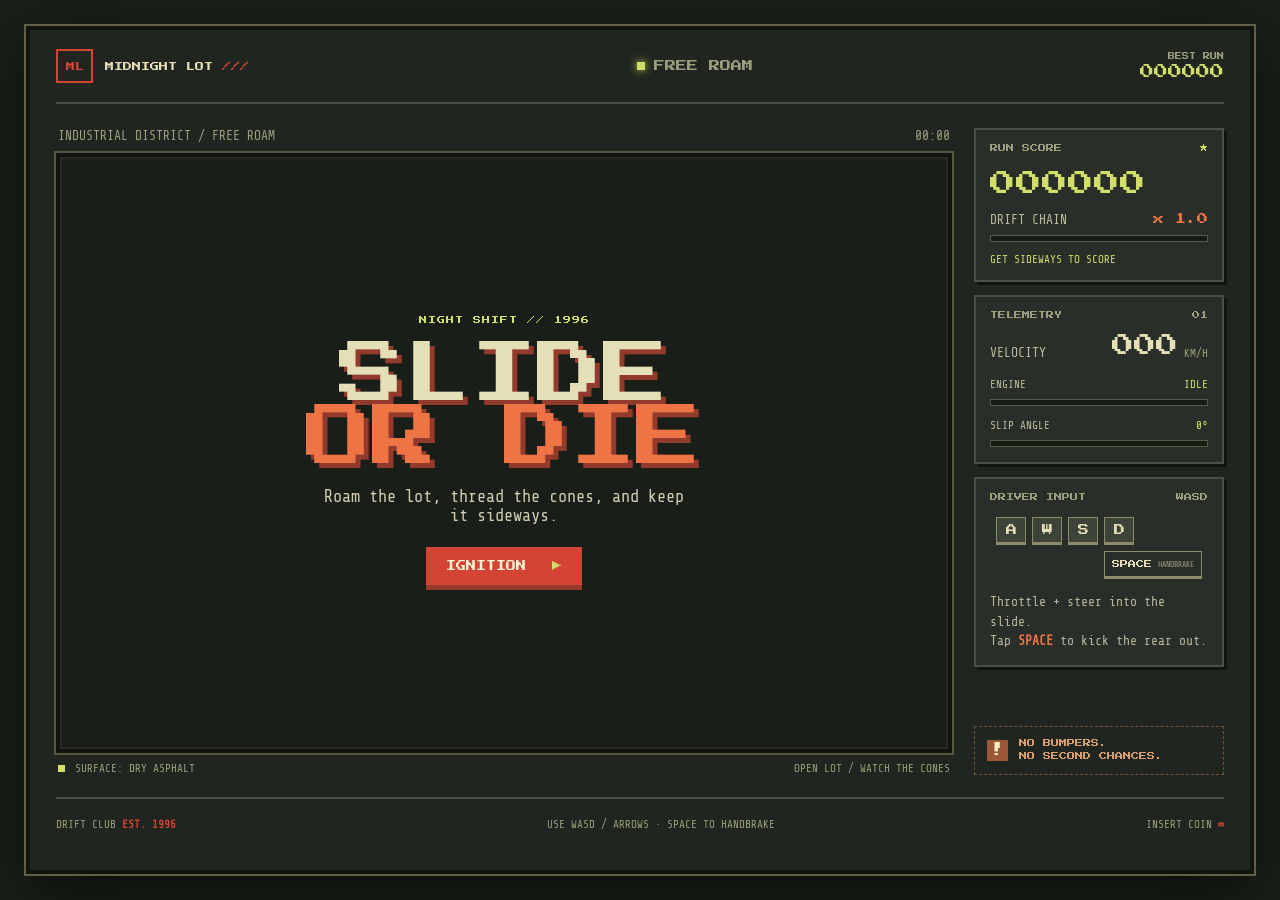
==== commit 8ecfba15: "cams" ====
--- a/Example Websites/index.html
+++ b/Example Websites/index.html
@@ -99,10 +99,10 @@
       const keys = new Set();
       const touch = new Set();
       const W = 960;
-      const H = 600;
+      const H = 640;
       const world = { width: 3600, height: 2400 };
+      const MAP_SCALE = Math.min(W / world.width, H / world.height);
       const spawn = { x: 1800, y: 1200 };
-      const camera = { x: spawn.x, y: spawn.y };
       const obstacles = createObstacles();
       const skidMarks = [];
       const dust = [];
@@ -145,7 +145,7 @@
       }
       function resetCar() {
         car = { x: spawn.x, y: spawn.y, vx: 0, vy: 0, heading: -Math.PI / 2, steer: 0, angle: 0, crashed: false };
-        camera.x = car.x; camera.y = car.y; lastTirePoints = null;
+        lastTirePoints = null;
         skidMarks.length = 0; dust.length = 0; dustClock = 0;
         impactTimer = 0; impactCooldown = 0;
         score = 0; chain = 1; chainTimer = 0; driftTime = 0; elapsed = 0;
@@ -214,11 +214,6 @@
           }
         }
         updateEffects(dt, handbrake, speedAbs);
-        const cameraEase = 1 - Math.exp(-dt * 5.5);
-        camera.x += (car.x - camera.x) * cameraEase;
-        camera.y += (car.y - camera.y) * cameraEase;
-        camera.x = Math.max(W / 2, Math.min(world.width - W / 2, camera.x));
-        camera.y = Math.max(H / 2, Math.min(world.height - H / 2, camera.y));
         const drifting = speedAbs > 105 && Math.abs(car.angle) > 0.22;
         if (drifting) {
           driftTime += dt; chainTimer = 1.15;
@@ -310,30 +305,27 @@
       }
       function draw() {
         ctx.clearRect(0, 0, W, H);
+        ctx.fillStyle = '#a7a263'; ctx.fillRect(0, 0, W, H);
         ctx.save();
-        ctx.translate(W / 2 - camera.x, H / 2 - camera.y);
+        ctx.translate((W - world.width * MAP_SCALE) / 2, (H - world.height * MAP_SCALE) / 2);
+        ctx.scale(MAP_SCALE, MAP_SCALE);
         drawWorld(); drawSkids(); drawDust(); drawObstacles(); drawCar();
         ctx.restore();
-        ctx.fillStyle = '#181b17'; ctx.fillRect(0, 0, W, 27);
-        ctx.fillStyle = '#c3be89'; ctx.font = '10px monospace'; ctx.fillText('MIDNIGHT LOT // 2AM SESSION', 16, 17);
-        ctx.textAlign = 'right'; ctx.fillText('NO SIGNAL  /  NO RULES', W - 16, 17); ctx.textAlign = 'left';
       }
       function drawWorld() {
         ctx.fillStyle = '#a7a263'; ctx.fillRect(0, 0, world.width, world.height);
         ctx.fillStyle = '#373a32'; ctx.fillRect(24, 24, world.width - 48, world.height - 48);
-        const viewLeft = camera.x - W / 2 - 30, viewRight = camera.x + W / 2 + 30;
-        const viewTop = camera.y - H / 2 - 30, viewBottom = camera.y + H / 2 + 30;
-        for (let x = Math.max(24, Math.floor(viewLeft / 19) * 19); x < Math.min(world.width - 24, viewRight); x += 19) {
-          for (let y = Math.max(24, Math.floor(viewTop / 17) * 17); y < Math.min(world.height - 24, viewBottom); y += 17) {
-            const grain = ((Math.floor(x / 19) * 73856093) ^ (Math.floor(y / 17) * 19349663)) >>> 0;
+        for (let x = 24; x < world.width - 24; x += 38) {
+          for (let y = 24; y < world.height - 24; y += 34) {
+            const grain = ((Math.floor(x / 38) * 73856093) ^ (Math.floor(y / 34) * 19349663)) >>> 0;
             if (grain % 7 < 3) {
               ctx.fillStyle = grain % 2 ? '#414339' : '#30332d';
-              ctx.fillRect(x, y, grain % 3 ? 2 : 3, grain % 5 ? 2 : 3);
+              ctx.fillRect(x, y, grain % 3 ? 5 : 7, grain % 5 ? 4 : 6);
             }
           }
         }
-        for (let x = Math.max(24, Math.floor(viewLeft / 96) * 96); x < Math.min(world.width - 24, viewRight); x += 96) {
-          for (let y = Math.max(24, Math.floor(viewTop / 68) * 68); y < Math.min(world.height - 24, viewBottom); y += 68) {
+        for (let x = 24; x < world.width - 24; x += 96) {
+          for (let y = 24; y < world.height - 24; y += 68) {
             const wear = (Math.floor(x / 96) * 92821 + Math.floor(y / 68) * 68917) % 11;
             if (wear === 0) {
               ctx.fillStyle = '#33362f'; ctx.fillRect(x + 8, y + 5, 17, 7);
@@ -342,10 +334,8 @@
           }
         }
         ctx.strokeStyle = '#535447'; ctx.lineWidth = 2;
-        const firstStripeX = Math.max(80, Math.floor(viewLeft / 220) * 220);
-        const firstStripeY = Math.max(80, Math.floor(viewTop / 170) * 170);
-        for (let x = firstStripeX; x < Math.min(world.width - 80, viewRight); x += 220) {
-          for (let y = firstStripeY; y < Math.min(world.height - 80, viewBottom); y += 170) {
+        for (let x = 80; x < world.width - 80; x += 220) {
+          for (let y = 80; y < world.height - 80; y += 170) {
             ctx.strokeRect(x, y, 190, 135);
             ctx.fillStyle = '#77745a'; ctx.fillRect(x + 8, y + 8, 4, 4);
           }
--- a/Example Websites/styles.css
+++ b/Example Websites/styles.css
@@ -168,7 +168,7 @@
 #game-canvas {
   display: block;
   width: 100%;
-  aspect-ratio: 1.6;
+  aspect-ratio: 1.5;
   image-rendering: pixelated;
 }
 
@@ -556,7 +556,7 @@
   }
 
   #game-canvas {
-    aspect-ratio: 1.12;
+    aspect-ratio: 1.5;
   }
 
   .arena-footer {
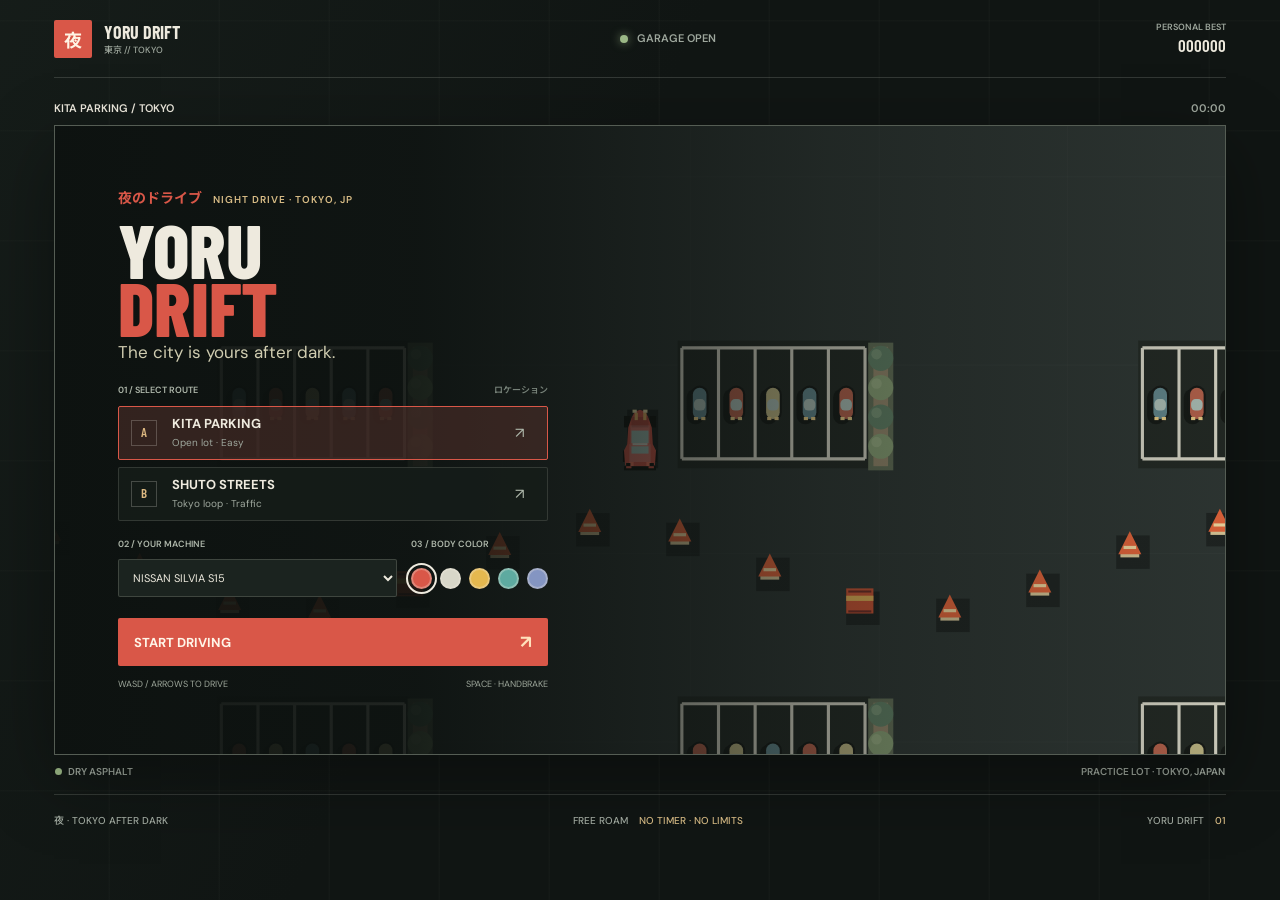
==== commit cfcfaeb1: "tokyo drift" ====
--- a/Example Websites/index.html
+++ b/Example Websites/index.html
@@ -4,80 +4,96 @@
 <head>
   <meta charset="utf-8">
   <meta name="viewport" content="width=device-width, initial-scale=1">
-  <meta name="theme-color" content="#15231d">
-  <meta name="description" content="Slide through the lot, miss the cones, and keep your drift chain alive.">
-  <title>Midnight Lot | Drift Club</title>
+  <meta name="theme-color" content="#101513">
+  <meta name="description" content="Choose your machine and drift through the streets of Japan after dark.">
+  <title>Yoru Drift | Midnight in Japan</title>
   <link rel="stylesheet" href="styles.css">
 </head>
 
 <body>
   <main class="cabinet">
     <header class="topbar">
-      <a class="brand" href="#" aria-label="Midnight Lot home"><span class="brand-mark">ML</span><span>MIDNIGHT LOT
-          <b>///</b></span></a>
-      <div class="top-readout"><span class="live-dot"></span><span id="game-status" aria-live="polite">FREE ROAM</span>
-      </div>
-      <div class="best-readout"><span>BEST RUN</span><strong id="best-score">000000</strong></div>
+      <a class="brand" href="#" aria-label="Yoru Drift home"><span class="brand-mark">夜</span><span>YORU DRIFT
+          <small>東京 // TOKYO</small></span></a>
+      <div class="top-readout"><span class="live-dot"></span><span id="game-status" aria-live="polite">GARAGE
+          OPEN</span></div>
+      <div class="best-readout"><span>PERSONAL BEST</span><strong id="best-score">000000</strong></div>
     </header>
 
     <section class="game-layout" aria-label="Drift game">
       <div class="arena-wrap">
-        <div class="arena-heading"><span>INDUSTRIAL DISTRICT / FREE ROAM</span><span id="clock">00:00</span></div>
+        <div class="arena-heading"><span id="arena-title">KITA PARKING / TOKYO</span><span id="clock">00:00</span></div>
         <div class="arena-frame">
           <canvas id="game-canvas"
             aria-label="Top-down drift arena. Drive with WASD or arrow keys, space to handbrake."></canvas>
           <div class="start-overlay" id="start-overlay">
-            <div class="overlay-tag">NIGHT SHIFT // 1996</div>
-            <h1>SLIDE<br><i>OR DIE</i></h1>
-            <p>Roam the lot, thread the cones, and keep it sideways.</p>
-            <button class="start-button" id="start-button">IGNITION <span>▶</span></button>
+            <div class="menu-panel">
+              <div class="overlay-tag"><span>夜のドライブ</span> NIGHT DRIVE · TOKYO, JP</div>
+              <h1>YORU<br><i>DRIFT</i></h1>
+              <p class="menu-copy">The city is yours after dark.</p>
+              <div class="menu-section">
+                <div class="section-heading"><span>01 / SELECT ROUTE</span><span>ロケーション</span></div>
+                <div class="map-options" role="group" aria-label="Select a map">
+                  <button class="map-option is-selected" type="button" data-map="parking" aria-pressed="true">
+                    <span class="map-index">A</span><span><strong>KITA PARKING</strong><small>Open lot ·
+                        Easy</small></span><span class="map-arrow">↗</span>
+                  </button>
+                  <button class="map-option" type="button" data-map="city" aria-pressed="false">
+                    <span class="map-index">B</span><span><strong>SHUTO STREETS</strong><small>Tokyo loop ·
+                        Traffic</small></span><span class="map-arrow">↗</span>
+                  </button>
+                </div>
+              </div>
+              <div class="menu-section garage-options">
+                <label class="car-choice" for="car-select"><span class="section-heading">02 / YOUR MACHINE</span>
+                  <select id="car-select" aria-label="Choose your car">
+                    <option value="silvia">NISSAN SILVIA S15</option>
+                    <option value="ae86">TOYOTA AE86</option>
+                    <option value="rx7">MAZDA RX-7 FD</option>
+                  </select>
+                </label>
+                <div class="paint-choice"><span class="section-heading">03 / BODY COLOR</span>
+                  <div class="paint-swatches" role="group" aria-label="Choose paint color">
+                    <button type="button" class="paint-swatch is-selected" data-paint="#d95748" style="--swatch:#d95748"
+                      aria-label="Vermilion red" aria-pressed="true"></button>
+                    <button type="button" class="paint-swatch" data-paint="#d8d7c9" style="--swatch:#d8d7c9"
+                      aria-label="Pearl white" aria-pressed="false"></button>
+                    <button type="button" class="paint-swatch" data-paint="#e5b84f" style="--swatch:#e5b84f"
+                      aria-label="Sunset yellow" aria-pressed="false"></button>
+                    <button type="button" class="paint-swatch" data-paint="#5eaaa0" style="--swatch:#5eaaa0"
+                      aria-label="Lagoon teal" aria-pressed="false"></button>
+                    <button type="button" class="paint-swatch" data-paint="#8495c2" style="--swatch:#8495c2"
+                      aria-label="Indigo blue" aria-pressed="false"></button>
+                  </div>
+                </div>
+              </div>
+              <button class="start-button" id="start-button" type="button">START DRIVING <span>↗</span></button>
+              <div class="menu-footnote"><span>WASD / ARROWS TO DRIVE</span><span>SPACE · HANDBRAKE</span></div>
+            </div>
           </div>
+          <div class="loading-overlay is-hidden" id="loading-overlay" aria-live="polite"><span
+              class="loading-mark">夜</span><span>PREPARING YOUR ROUTE</span><i></i></div>
           <div class="toast is-hidden" id="toast">NICE SLIDE!</div>
+          <aside class="dashboard is-hidden" id="dashboard" aria-label="Driving telemetry">
+            <div class="hud-score"><span>RUN SCORE</span><strong id="score">000000</strong><span class="chain-row">CHAIN
+                <b id="chain">x 1.0</b></span><span class="chain-meter"><i id="chain-meter"></i></span></div>
+            <div class="hud-speed"><span>SPEED</span><strong id="speed">000</strong><small>KM/H</small></div>
+            <div class="hud-angle"><span>SLIP ANGLE</span><strong id="angle-label">0°</strong><span
+                class="meter slip-meter"><i id="slip-meter"></i></span></div>
+            <div class="touch-controls" aria-label="Touch driving controls">
+              <button data-control="left" aria-label="Steer left">←</button>
+              <button data-control="brake" aria-label="Handbrake">HB</button>
+              <button data-control="right" aria-label="Steer right">→</button>
+              <button data-control="throttle" aria-label="Accelerate">↑</button>
+            </div>
+          </aside>
         </div>
-        <div class="arena-footer"><span><i class="signal"></i> SURFACE: DRY ASPHALT</span><span>OPEN LOT / WATCH THE
-            CONES</span></div>
+        <div class="arena-footer"><span><i class="signal"></i> <span id="surface-label">DRY ASPHALT</span></span><span
+            id="route-caption">PRACTICE LOT · TOKYO, JAPAN</span></div>
       </div>
-
-      <aside class="dashboard">
-        <div class="score-panel">
-          <div class="panel-cap"><span>RUN SCORE</span><span class="tiny-star">★</span></div>
-          <strong id="score">000000</strong>
-          <div class="chain-row"><span>DRIFT CHAIN</span><b id="chain">x 1.0</b></div>
-          <div class="chain-meter"><span id="chain-meter"></span></div>
-          <div class="score-note" id="score-note">GET SIDEWAYS TO SCORE</div>
-        </div>
-
-        <div class="telemetry">
-          <div class="panel-cap"><span>TELEMETRY</span><span>01</span></div>
-          <div class="speed-row"><span>VELOCITY</span>
-            <div><strong id="speed">000</strong><small> KM/H</small></div>
-          </div>
-          <div class="meter-label"><span>ENGINE</span><span id="rpm-label">IDLE</span></div>
-          <div class="meter"><span id="rpm-meter"></span></div>
-          <div class="meter-label"><span>SLIP ANGLE</span><span id="angle-label">0°</span></div>
-          <div class="meter slip-meter"><span id="slip-meter"></span></div>
-        </div>
-
-        <div class="controls-panel">
-          <div class="panel-cap"><span>DRIVER INPUT</span><span>WASD</span></div>
-          <div class="key-grid" aria-hidden="true"><span class="key key-w">W</span><span class="key">A</span><span
-              class="key">S</span><span class="key">D</span><span class="key-space">SPACE
-              <small>HANDBRAKE</small></span></div>
-          <p>Throttle + steer into the slide.<br>Tap <b>SPACE</b> to kick the rear out.</p>
-        </div>
-        <div class="touch-controls" aria-label="Touch driving controls">
-          <button data-control="left" aria-label="Steer left">◀</button>
-          <button data-control="brake" aria-label="Handbrake">HB</button>
-          <button data-control="right" aria-label="Steer right">▶</button>
-          <button data-control="throttle" aria-label="Accelerate">▲</button>
-        </div>
-        <div class="warning"><span>!</span>
-          <p>NO BUMPERS.<br>NO SECOND CHANCES.</p>
-        </div>
-      </aside>
     </section>
-    <footer class="footer"><span>DRIFT CLUB <b>EST. 1996</b></span><span>USE WASD / ARROWS · SPACE TO
-        HANDBRAKE</span><span>INSERT COIN <b>∞</b></span></footer>
+    <footer class="footer"><span>夜 · TOKYO AFTER DARK</span><span>FREE ROAM <b>NO TIMER · NO LIMITS</b></span><span>YORU
+        DRIFT <b>01</b></span></footer>
   </main>
 
   <script>
@@ -91,19 +107,30 @@
       const chainMeter = document.querySelector('#chain-meter');
       const angleNode = document.querySelector('#angle-label');
       const slipMeter = document.querySelector('#slip-meter');
-      const rpmMeter = document.querySelector('#rpm-meter');
-      const rpmLabel = document.querySelector('#rpm-label');
       const statusNode = document.querySelector('#game-status');
       const overlay = document.querySelector('#start-overlay');
+      const loadingOverlay = document.querySelector('#loading-overlay');
+      const dashboard = document.querySelector('#dashboard');
       const toast = document.querySelector('#toast');
+      const carSelect = document.querySelector('#car-select');
+      const mapButtons = [...document.querySelectorAll('[data-map]')];
+      const paintButtons = [...document.querySelectorAll('[data-paint]')];
+      const arenaTitle = document.querySelector('#arena-title');
+      const routeCaption = document.querySelector('#route-caption');
+      const surfaceLabel = document.querySelector('#surface-label');
+      const startButton = document.querySelector('#start-button');
       const keys = new Set();
       const touch = new Set();
-      const W = 960;
-      const H = 640;
       const world = { width: 3600, height: 2400 };
-      const MAP_SCALE = Math.min(W / world.width, H / world.height);
       const spawn = { x: 1800, y: 1200 };
       const obstacles = createObstacles();
+      const traffic = createTraffic();
+      let mapType = 'parking';
+      let carPaint = paintButtons[0].dataset.paint;
+      let carModel = carSelect.value;
+      let audioContext = null;
+      let squealGain = null;
+      let squealFilter = null;
       const skidMarks = [];
       const dust = [];
       let lastTirePoints = null;
@@ -124,23 +151,36 @@
 
       function formatScore(value) { return Math.floor(value).toString().padStart(6, '0').slice(-6); }
       function createObstacles() {
-        let seed = 24719;
-        const random = () => { seed = (seed * 16807) % 2147483647; return (seed - 1) / 2147483646; };
         const items = [];
-        while (items.length < 115) {
-          const x = 80 + random() * (world.width - 160);
-          const y = 80 + random() * (world.height - 160);
-          if (Math.hypot(x - spawn.x, y - spawn.y) < 260) continue;
-          items.push({ x, y, r: 13 + Math.floor(random() * 6), type: random() < 0.72 ? 'cone' : 'barrel' });
+        for (let index = 0; index < 26; index++) {
+          items.push({
+            x: 720 + index * 86,
+            y: 1320 + Math.sin(index * 0.9) * 42,
+            r: 16,
+            type: index % 5 === 0 ? 'barrel' : 'cone'
+          });
         }
         return items;
+      }
+      function createTraffic() {
+        const cars = [];
+        for (let road = 0; road < world.height; road += 600) {
+          for (let lane = 0; lane < 2; lane++) {
+            cars.push({ x: 120 + road % 900, y: road + 65 + lane * 65, heading: 0, speed: 105 + lane * 24, color: lane ? '#d5bd48' : '#67a9a0' });
+            cars.push({ x: 850 + road % 1100, y: road + 65 + lane * 65, heading: Math.PI, speed: 90 + lane * 20, color: lane ? '#d8d9cf' : '#b95a43' });
+          }
+        }
+        for (let road = 0; road < world.width; road += 600) {
+          cars.push({ x: road + 65, y: 250 + road % 700, heading: Math.PI / 2, speed: 100, color: '#d5bd48' });
+          cars.push({ x: road + 125, y: 950 + road % 800, heading: -Math.PI / 2, speed: 115, color: '#67a9a0' });
+        }
+        return cars;
       }
       function resize() {
         const rect = canvas.getBoundingClientRect();
         const ratio = Math.min(window.devicePixelRatio || 1, 2);
         canvas.width = Math.round(rect.width * ratio);
         canvas.height = Math.round(rect.height * ratio);
-        ctx.setTransform(canvas.width / W, 0, 0, canvas.height / H, 0, 0);
         draw();
       }
       function resetCar() {
@@ -152,9 +192,20 @@
         updateHud(0, 0);
       }
       function start() {
-        resetCar(); running = true; lastTime = performance.now();
-        overlay.classList.add('is-hidden');
-        statusNode.textContent = 'RUN ACTIVE'; requestAnimationFrame(loop);
+        startButton.disabled = true;
+        loadingOverlay.classList.remove('is-hidden');
+        window.setTimeout(() => {
+          carModel = carSelect.value;
+          initAudio();
+          resetCar(); running = true; lastTime = performance.now();
+          overlay.classList.add('is-hidden');
+          loadingOverlay.classList.add('is-hidden');
+          dashboard.classList.remove('is-hidden');
+          document.body.classList.add('is-driving');
+          statusNode.textContent = 'ON THE ROAD';
+          startButton.disabled = false;
+          requestAnimationFrame(loop);
+        }, 700);
       }
       function loop(now) {
         if (!running) return;
@@ -164,6 +215,14 @@
       function pressed(...names) { return names.some(name => keys.has(name) || touch.has(name)); }
       function update(dt) {
         elapsed += dt;
+        if (mapType === 'city') {
+          for (const vehicle of traffic) {
+            if (vehicle.heading === 0) vehicle.x = (vehicle.x + vehicle.speed * dt) % world.width;
+            else if (vehicle.heading === Math.PI) vehicle.x = (vehicle.x - vehicle.speed * dt + world.width) % world.width;
+            else if (vehicle.heading > 0) vehicle.y = (vehicle.y + vehicle.speed * dt) % world.height;
+            else vehicle.y = (vehicle.y - vehicle.speed * dt + world.height) % world.height;
+          }
+        }
         impactTimer = Math.max(0, impactTimer - dt);
         impactCooldown = Math.max(0, impactCooldown - dt);
         if (impactTimer === 0 && statusNode.textContent === 'IMPACT!') statusNode.textContent = 'RUN ACTIVE';
@@ -199,7 +258,7 @@
         if (normalX || normalY) {
           const magnitude = Math.hypot(normalX, normalY);
           triggerImpact(normalX / magnitude, normalY / magnitude, car.x, car.y, true);
-        } else {
+        } else if (mapType === 'parking') {
           for (const obstacle of obstacles) {
             const dx = car.x - obstacle.x, dy = car.y - obstacle.y;
             const distance = Math.hypot(dx, dy);
@@ -212,9 +271,10 @@
               break;
             }
           }
-        }
+        } else resolveCityCollision();
         updateEffects(dt, handbrake, speedAbs);
         const drifting = speedAbs > 105 && Math.abs(car.angle) > 0.22;
+        updateAudio(drifting, speedAbs, Math.abs(car.angle));
         if (drifting) {
           driftTime += dt; chainTimer = 1.15;
           const intensity = Math.min(1, (Math.abs(car.angle) - 0.2) / 0.75) * Math.min(1, speedAbs / 240);
@@ -287,6 +347,23 @@
           dust.push({ x, y, vx: Math.cos(angle) * speed, vy: Math.sin(angle) * speed, life: 0.24 + Math.random() * 0.32, maxLife: 0.56, size: 3 + Math.floor(Math.random() * 4), color: index % 3 === 0 ? '#ef7446' : '#e5dfb8' });
         }
       }
+      function resolveCityCollision() {
+        const tileX = Math.floor(car.x / 600) * 600;
+        const tileY = Math.floor(car.y / 600) * 600;
+        const localX = car.x - tileX;
+        const localY = car.y - tileY;
+        const building = { left: 205, right: 480, top: 205, bottom: 480 };
+        if (localX <= building.left - 28 || localX >= building.right + 28 || localY <= building.top - 28 || localY >= building.bottom + 28) return;
+        const edges = [
+          { distance: localX - building.left, x: tileX + building.left - 29, y: car.y, nx: -1, ny: 0 },
+          { distance: building.right - localX, x: tileX + building.right + 29, y: car.y, nx: 1, ny: 0 },
+          { distance: localY - building.top, x: car.x, y: tileY + building.top - 29, nx: 0, ny: -1 },
+          { distance: building.bottom - localY, x: car.x, y: tileY + building.bottom + 29, nx: 0, ny: 1 }
+        ];
+        const edge = edges.reduce((nearest, candidate) => candidate.distance < nearest.distance ? candidate : nearest);
+        car.x = edge.x; car.y = edge.y;
+        triggerImpact(edge.nx, edge.ny, edge.x - edge.nx * 28, edge.y - edge.ny * 28);
+      }
       function updateHud(speed, angle) {
         scoreNode.textContent = formatScore(score);
         speedNode.textContent = String(Math.round(speed * 0.72)).padStart(3, '0');
@@ -294,59 +371,149 @@
         chainMeter.style.width = `${Math.min(100, driftTime * 24)}%`;
         angleNode.textContent = `${Math.round(angle * 57.3)}°`;
         slipMeter.style.width = `${Math.min(100, angle * 90)}%`;
-        rpmMeter.style.width = `${Math.min(100, speed / 3.5)}%`;
-        rpmLabel.textContent = speed < 10 ? 'IDLE' : speed > 250 ? 'REDLINE' : 'PULLING';
         document.querySelector('#clock').textContent = `${String(Math.floor(elapsed / 60)).padStart(2, '0')}:${String(Math.floor(elapsed % 60)).padStart(2, '0')}`;
-        document.querySelector('#score-note').textContent = driftTime > 0.15 ? 'CHAIN ACTIVE / KEEP SLIDING' : 'GET SIDEWAYS TO SCORE';
       }
       function showToast(text) {
         toast.textContent = text; toast.classList.remove('is-hidden'); clearTimeout(toastTimer);
         toastTimer = setTimeout(() => toast.classList.add('is-hidden'), 650);
       }
+      function initAudio() {
+        if (audioContext) { audioContext.resume(); return; }
+        const AudioContextClass = window.AudioContext || window.webkitAudioContext;
+        if (!AudioContextClass) return;
+        audioContext = new AudioContextClass();
+        const buffer = audioContext.createBuffer(1, audioContext.sampleRate, audioContext.sampleRate);
+        const samples = buffer.getChannelData(0);
+        for (let index = 0; index < samples.length; index++) samples[index] = (Math.random() * 2 - 1) * 0.55;
+        const noise = audioContext.createBufferSource();
+        noise.buffer = buffer; noise.loop = true;
+        squealFilter = audioContext.createBiquadFilter();
+        squealFilter.type = 'bandpass'; squealFilter.frequency.value = 1350; squealFilter.Q.value = 0.8;
+        squealGain = audioContext.createGain(); squealGain.gain.value = 0;
+        noise.connect(squealFilter); squealFilter.connect(squealGain); squealGain.connect(audioContext.destination);
+        noise.start();
+      }
+      function updateAudio(drifting, speed, angle) {
+        if (!audioContext || !squealGain) return;
+        const intensity = drifting ? Math.min(0.16, 0.025 + (speed / 360) * (angle / 1.1) * 0.15) : 0;
+        squealGain.gain.setTargetAtTime(intensity, audioContext.currentTime, 0.08);
+        squealFilter.frequency.setTargetAtTime(850 + Math.min(1100, angle * 700), audioContext.currentTime, 0.1);
+      }
       function draw() {
-        ctx.clearRect(0, 0, W, H);
-        ctx.fillStyle = '#a7a263'; ctx.fillRect(0, 0, W, H);
-        ctx.save();
-        ctx.translate((W - world.width * MAP_SCALE) / 2, (H - world.height * MAP_SCALE) / 2);
-        ctx.scale(MAP_SCALE, MAP_SCALE);
-        drawWorld(); drawSkids(); drawDust(); drawObstacles(); drawCar();
+        const scale = Math.min(canvas.width / world.width, canvas.height / world.height) * 4;
+        const viewWidth = canvas.width / scale, viewHeight = canvas.height / scale;
+        const cameraX = Math.max(viewWidth / 2, Math.min(world.width - viewWidth / 2, car.x || spawn.x));
+        const cameraY = Math.max(viewHeight / 2, Math.min(world.height - viewHeight / 2, car.y || spawn.y));
+        ctx.setTransform(1, 0, 0, 1, 0, 0);
+        ctx.clearRect(0, 0, canvas.width, canvas.height);
+        ctx.fillStyle = mapType === 'city' ? '#53645a' : '#a7a263'; ctx.fillRect(0, 0, canvas.width, canvas.height);
+        ctx.setTransform(scale, 0, 0, scale, canvas.width / 2 - cameraX * scale, canvas.height / 2 - cameraY * scale);
+        if (mapType === 'city') drawCity(); else drawParkingLot();
+        drawSkids(); drawDust();
+        if (mapType === 'city') drawTraffic(); else drawObstacles();
+        drawCar();
+        ctx.setTransform(1, 0, 0, 1, 0, 0);
+      }
+      function drawWorld() {
+        ctx.fillStyle = '#59665b'; ctx.fillRect(0, 0, world.width, world.height);
+        ctx.fillStyle = '#303835'; ctx.fillRect(24, 24, world.width - 48, world.height - 48);
+        ctx.fillStyle = 'rgba(255,255,255,.025)';
+        for (let x = 48; x < world.width; x += 180) ctx.fillRect(x, 24, 1, world.height - 48);
+        for (let y = 48; y < world.height; y += 180) ctx.fillRect(24, y, world.width - 48, 1);
+        drawParkingFeatures();
+        ctx.strokeStyle = '#e8e1ca'; ctx.lineWidth = 3; ctx.setLineDash([32, 28]);
+        ctx.strokeRect(40, 40, world.width - 80, world.height - 80); ctx.setLineDash([]);
+        ctx.fillStyle = '#d95748';
+        for (let index = 0; index < 18; index++) {
+          const x = 55 + index * 205;
+          ctx.fillRect(x, 31, 14, 9); ctx.fillRect(x, world.height - 40, 14, 9);
+        }
+      }
+      function drawParkingLot() { drawWorld(); }
+      function drawParkingFeatures() {
+        for (let blockX = 80; blockX < world.width - 220; blockX += 440) {
+          for (let blockY = 80; blockY < world.height - 180; blockY += 340) {
+            ctx.fillStyle = '#242a25'; ctx.fillRect(blockX - 4, blockY + 5, 184, 122);
+            ctx.strokeStyle = '#e1dfcf'; ctx.lineWidth = 3;
+            for (let space = 0; space < 6; space++) {
+              const x = blockX + space * 35;
+              ctx.beginPath(); ctx.moveTo(x, blockY + 12); ctx.lineTo(x, blockY + 118); ctx.stroke();
+            }
+            ctx.beginPath(); ctx.moveTo(blockX, blockY + 12); ctx.lineTo(blockX + 175, blockY + 12); ctx.moveTo(blockX, blockY + 118); ctx.lineTo(blockX + 175, blockY + 118); ctx.stroke();
+            ctx.fillStyle = '#68745b'; ctx.fillRect(blockX + 178, blockY + 7, 24, 122);
+            ctx.fillStyle = '#9b8d70'; ctx.fillRect(blockX + 183, blockY + 11, 14, 114);
+            for (let plant = 0; plant < 4; plant++) {
+              const treeY = blockY + 22 + plant * 28;
+              ctx.fillStyle = '#4b3b2d'; ctx.fillRect(blockX + 187, treeY - 2, 6, 10);
+              ctx.fillStyle = plant % 2 ? '#8fa77a' : '#66866a';
+              ctx.beginPath(); ctx.arc(blockX + 190, treeY, 12, 0, Math.PI * 2); ctx.fill();
+              ctx.fillStyle = 'rgba(226,239,197,.2)';
+              ctx.beginPath(); ctx.arc(blockX + 186, treeY - 4, 5, 0, Math.PI * 2); ctx.fill();
+            }
+            for (let space = 0; space < 5; space++) {
+              if ((blockX / 440 + blockY / 340 + space) % 3 !== 0) {
+                drawMiniCar(blockX + space * 35 + 17, blockY + 65, Math.PI / 2, ['#668b91', '#bc654e', '#c6bd88'][(space + Math.floor(blockY / 340)) % 3], 34, 17);
+              }
+            }
+          }
+        }
+      }
+      function drawCity() {
+        ctx.fillStyle = '#4c5a51'; ctx.fillRect(0, 0, world.width, world.height);
+        for (let x = 0; x < world.width; x += 600) {
+          for (let y = 0; y < world.height; y += 600) {
+            ctx.fillStyle = '#776f61'; ctx.fillRect(x + 112, y + 112, 376, 376);
+            ctx.fillStyle = '#343b38'; ctx.fillRect(x + 128, y + 128, 344, 344);
+            ctx.fillStyle = '#48504b'; ctx.fillRect(x + 145, y + 145, 310, 310);
+            ctx.fillStyle = '#555a50'; ctx.fillRect(x + 160, y + 160, 280, 280);
+            ctx.fillStyle = '#e2b668';
+            for (let windowX = x + 178; windowX < x + 430; windowX += 48) {
+              ctx.fillRect(windowX, y + 174, 20, 9); ctx.fillRect(windowX, y + 420, 20, 9);
+            }
+            ctx.fillStyle = '#d95e50'; ctx.fillRect(x + 178, y + 195, 92, 20);
+            ctx.fillStyle = '#f2dfc2'; ctx.font = 'bold 13px sans-serif';
+            ctx.fillText(['ラーメン', '喫茶', '酒場', '寿司'][((x / 600 + y / 600) % 4 + 4) % 4], x + 185, y + 209);
+            ctx.fillStyle = '#313936'; ctx.fillRect(x + 181, y + 227, 238, 155);
+            for (let windowX = x + 194; windowX < x + 405; windowX += 58) {
+              ctx.fillStyle = '#e8bf72'; ctx.fillRect(windowX, y + 244, 34, 58);
+              ctx.fillStyle = '#3c4642'; ctx.fillRect(windowX + 5, y + 249, 24, 48);
+            }
+          }
+        }
+        ctx.fillStyle = '#282f2e';
+        for (let x = 0; x < world.width; x += 600) ctx.fillRect(x, 0, 180, world.height);
+        for (let y = 0; y < world.height; y += 600) ctx.fillRect(0, y, world.width, 180);
+        ctx.fillStyle = '#7e8578';
+        for (let x = 0; x < world.width; x += 600) { ctx.fillRect(x + 176, 0, 5, world.height); ctx.fillRect(x, 176, world.width, 5); }
+        ctx.strokeStyle = '#d0b86e'; ctx.lineWidth = 3; ctx.setLineDash([34, 32]);
+        for (let x = 90; x < world.width; x += 600) { ctx.beginPath(); ctx.moveTo(x, 0); ctx.lineTo(x, world.height); ctx.stroke(); }
+        for (let y = 90; y < world.height; y += 600) { ctx.beginPath(); ctx.moveTo(0, y); ctx.lineTo(world.width, y); ctx.stroke(); }
+        ctx.setLineDash([]);
+        ctx.fillStyle = '#e4e0ce';
+        for (let x = 0; x < world.width; x += 600) {
+          for (let y = 0; y < world.height; y += 600) {
+            for (let stripe = 0; stripe < 6; stripe++) {
+              ctx.fillRect(x + 12 + stripe * 25, y + 12, 14, 54);
+              ctx.fillRect(x + 12 + stripe * 25, y + 114, 14, 54);
+              ctx.fillRect(x + 12, y + 12 + stripe * 25, 54, 14);
+              ctx.fillRect(x + 114, y + 12 + stripe * 25, 54, 14);
+            }
+            ctx.fillStyle = '#d95748'; ctx.fillRect(x + 72, y + 74, 36, 4);
+            ctx.fillStyle = '#e4e0ce';
+          }
+        }
+      }
+      function drawTraffic() {
+        for (const vehicle of traffic) drawMiniCar(vehicle.x, vehicle.y, vehicle.heading, vehicle.color, 42, 21);
+      }
+      function drawMiniCar(x, y, heading, color, length, width) {
+        ctx.save(); ctx.translate(x, y); ctx.rotate(heading);
+        ctx.fillStyle = 'rgba(0,0,0,.38)'; ctx.beginPath(); ctx.roundRect(-length / 2 + 3, -width / 2 + 4, length, width, width / 2); ctx.fill();
+        ctx.fillStyle = '#171a17'; ctx.beginPath(); ctx.roundRect(-length / 2, -width / 2, length, width, width / 2); ctx.fill();
+        ctx.fillStyle = color; ctx.beginPath(); ctx.roundRect(-length / 2 + 2, -width / 2 + 2, length - 4, width - 4, width / 2); ctx.fill();
+        ctx.fillStyle = '#b3c6bd'; ctx.beginPath(); ctx.roundRect(-length * 0.12, -width / 2 + 3, length * 0.32, width - 6, width / 4); ctx.fill();
+        ctx.fillStyle = '#f1d48a'; ctx.fillRect(length / 2 - 4, -width / 2 + 3, 3, 4); ctx.fillRect(length / 2 - 4, width / 2 - 7, 3, 4);
         ctx.restore();
-      }
-      function drawWorld() {
-        ctx.fillStyle = '#a7a263'; ctx.fillRect(0, 0, world.width, world.height);
-        ctx.fillStyle = '#373a32'; ctx.fillRect(24, 24, world.width - 48, world.height - 48);
-        for (let x = 24; x < world.width - 24; x += 38) {
-          for (let y = 24; y < world.height - 24; y += 34) {
-            const grain = ((Math.floor(x / 38) * 73856093) ^ (Math.floor(y / 34) * 19349663)) >>> 0;
-            if (grain % 7 < 3) {
-              ctx.fillStyle = grain % 2 ? '#414339' : '#30332d';
-              ctx.fillRect(x, y, grain % 3 ? 5 : 7, grain % 5 ? 4 : 6);
-            }
-          }
-        }
-        for (let x = 24; x < world.width - 24; x += 96) {
-          for (let y = 24; y < world.height - 24; y += 68) {
-            const wear = (Math.floor(x / 96) * 92821 + Math.floor(y / 68) * 68917) % 11;
-            if (wear === 0) {
-              ctx.fillStyle = '#33362f'; ctx.fillRect(x + 8, y + 5, 17, 7);
-              ctx.fillStyle = '#3e4036'; ctx.fillRect(x + 11, y + 7, 10, 3);
-            }
-          }
-        }
-        ctx.strokeStyle = '#535447'; ctx.lineWidth = 2;
-        for (let x = 80; x < world.width - 80; x += 220) {
-          for (let y = 80; y < world.height - 80; y += 170) {
-            ctx.strokeRect(x, y, 190, 135);
-            ctx.fillStyle = '#77745a'; ctx.fillRect(x + 8, y + 8, 4, 4);
-          }
-        }
-        ctx.strokeStyle = '#d8d0a0'; ctx.lineWidth = 5; ctx.setLineDash([28, 24]);
-        ctx.strokeRect(40, 40, world.width - 80, world.height - 80); ctx.setLineDash([]);
-        ctx.fillStyle = '#b64d35';
-        for (let i = 0; i < 18; i++) {
-          const x = 55 + i * 205;
-          ctx.fillRect(x, 31, 14, 9); ctx.fillRect(x, world.height - 40, 14, 9);
-        }
       }
       function drawSkids() {
         ctx.lineWidth = 3; ctx.lineCap = 'square';
@@ -382,23 +549,25 @@
       function drawCar() {
         if (!car.x) return;
         ctx.save(); ctx.translate(car.x, car.y); ctx.rotate(car.heading);
+        const modelScale = carModel === 'ae86' ? 0.9 : carModel === 'rx7' ? 1.06 : 1;
+        ctx.scale(modelScale, carModel === 'ae86' ? 0.94 : 1.02);
         ctx.fillStyle = 'rgba(0,0,0,.42)'; ctx.fillRect(-27, -12, 56, 29);
         ctx.fillStyle = '#11130f'; ctx.fillRect(-21, -16, 11, 6); ctx.fillRect(12, -15, 11, 6); ctx.fillRect(-21, 10, 11, 6); ctx.fillRect(12, 9, 11, 6);
-        ctx.fillStyle = '#d34435';
+        ctx.fillStyle = carPaint;
         ctx.beginPath();
         ctx.moveTo(-28, -9); ctx.lineTo(-24, -14); ctx.lineTo(-10, -15); ctx.lineTo(-4, -12);
         ctx.lineTo(12, -11); ctx.lineTo(21, -8); ctx.lineTo(27, -5); ctx.lineTo(29, 0);
         ctx.lineTo(27, 5); ctx.lineTo(21, 8); ctx.lineTo(12, 11); ctx.lineTo(-4, 12);
         ctx.lineTo(-10, 15); ctx.lineTo(-24, 14); ctx.lineTo(-28, 9); ctx.closePath(); ctx.fill();
-        ctx.fillStyle = '#ed6a46'; ctx.fillRect(-21, -10, 17, 20); ctx.fillRect(-4, -9, 18, 18);
+        ctx.fillStyle = carModel === 'ae86' ? '#252923' : 'rgba(255,255,255,.2)'; ctx.fillRect(-21, -10, 17, 20); ctx.fillRect(-4, -9, 18, 18);
         ctx.fillStyle = '#a9c7bb'; ctx.fillRect(-13, -8, 7, 16); ctx.fillRect(-3, -8, 12, 16);
         ctx.fillStyle = '#d9ded0'; ctx.fillRect(-5, -7, 2, 14);
-        ctx.fillStyle = '#c6533e'; ctx.fillRect(12, -8, 10, 16);
+        ctx.fillStyle = 'rgba(0,0,0,.14)'; ctx.fillRect(12, -8, 10, 16);
         ctx.fillStyle = '#f3bd69'; ctx.fillRect(19, -5, 7, 3); ctx.fillRect(19, 3, 7, 3);
         ctx.fillStyle = '#fff0b4'; ctx.fillRect(26, -7, 3, 4); ctx.fillRect(26, 3, 3, 4);
         ctx.fillStyle = '#ff7c62'; ctx.fillRect(-26, -10, 5, 4); ctx.fillRect(-26, 6, 5, 4);
         ctx.fillStyle = '#11130f'; ctx.fillRect(-29, -15, 4, 30); ctx.fillRect(-25, -13, 3, 4); ctx.fillRect(-25, 9, 3, 4);
-        ctx.fillStyle = '#ed6a46'; ctx.fillRect(-27, -13, 2, 5); ctx.fillRect(-27, 8, 2, 5);
+        ctx.fillStyle = carPaint; ctx.fillRect(-27, -13, 2, 5); ctx.fillRect(-27, 8, 2, 5);
         ctx.restore();
       }
       window.addEventListener('resize', resize);
@@ -406,11 +575,31 @@
         const key = event.key.length === 1 ? event.key.toLowerCase() : event.key;
         if (['ArrowUp', 'ArrowDown', 'ArrowLeft', 'ArrowRight', ' '].includes(key)) event.preventDefault();
         keys.add(key);
-        if ((key === 'Enter' || key === ' ') && !running && !crashOverlay.classList.contains('is-hidden')) start();
       });
       window.addEventListener('keyup', event => keys.delete(event.key.length === 1 ? event.key.toLowerCase() : event.key));
-      document.querySelector('#start-button').addEventListener('click', start);
-      document.querySelector('#restart-button').addEventListener('click', start);
+      mapButtons.forEach(button => button.addEventListener('click', () => {
+        mapType = button.dataset.map;
+        mapButtons.forEach(option => {
+          const selected = option === button;
+          option.classList.toggle('is-selected', selected);
+          option.setAttribute('aria-pressed', String(selected));
+        });
+        arenaTitle.textContent = mapType === 'city' ? 'SHUTO STREETS / TOKYO' : 'KITA PARKING / TOKYO';
+        routeCaption.textContent = mapType === 'city' ? 'SHUTO EXPRESSWAY · TOKYO, JAPAN' : 'PRACTICE LOT · TOKYO, JAPAN';
+        surfaceLabel.textContent = mapType === 'city' ? 'CITY ASPHALT' : 'DRY ASPHALT';
+        draw();
+      }));
+      paintButtons.forEach(button => button.addEventListener('click', () => {
+        carPaint = button.dataset.paint;
+        paintButtons.forEach(swatch => {
+          const selected = swatch === button;
+          swatch.classList.toggle('is-selected', selected);
+          swatch.setAttribute('aria-pressed', String(selected));
+        });
+        draw();
+      }));
+      carSelect.addEventListener('change', () => { carModel = carSelect.value; draw(); });
+      startButton.addEventListener('click', start);
       document.querySelectorAll('[data-control]').forEach(button => {
         const name = button.dataset.control;
         button.addEventListener('pointerdown', event => { event.preventDefault(); button.setPointerCapture(event.pointerId); touch.add(name); });
--- a/Example Websites/styles.css
+++ b/Example Websites/styles.css
@@ -1,4 +1,4 @@
-@import url('https://fonts.googleapis.com/css2?family=Press+Start+2P&family=Share+Tech+Mono&display=swap');
+@import url('https://fonts.googleapis.com/css2?family=Barlow+Condensed:wght@500;600;700;800&family=DM+Sans:wght@400;500;600;700&family=Noto+Sans+JP:wght@500;700&display=swap');
 
 :root {
   color-scheme: dark;
@@ -210,6 +210,30 @@
   font-size: 17px;
 }
 
+.launch-options {
+  display: flex;
+  justify-content: center;
+  gap: 12px;
+  margin: 0 0 18px;
+}
+
+.launch-options label {
+  display: grid;
+  gap: 6px;
+  color: var(--lime);
+  font: 7px var(--pixel);
+  text-align: left;
+}
+
+.launch-options select {
+  min-width: 154px;
+  padding: 9px 26px 9px 10px;
+  border: 1px solid #71745c;
+  background: #252a23;
+  color: var(--cream);
+  font: 12px var(--mono);
+}
+
 .start-button,
 .restart-button {
   padding: 14px 20px;
@@ -563,6 +587,46 @@
     font-size: 9px;
   }
 
+  .start-overlay {
+    padding: 10px;
+  }
+
+  .overlay-tag {
+    font-size: 6px;
+  }
+
+  .start-overlay h1 {
+    margin: 8px 0 5px;
+    font-size: 25px;
+  }
+
+  .start-overlay p {
+    margin: 2px 0 9px;
+    font-size: 12px;
+  }
+
+  .launch-options {
+    gap: 7px;
+    margin-bottom: 9px;
+  }
+
+  .launch-options label {
+    gap: 4px;
+    font-size: 6px;
+  }
+
+  .launch-options select {
+    min-width: 120px;
+    padding: 6px 20px 6px 7px;
+    font-size: 11px;
+  }
+
+  .start-button {
+    padding: 9px 14px;
+    border-bottom-width: 3px;
+    font-size: 8px;
+  }
+
   .dashboard {
     display: grid;
     grid-template-columns: 1fr 1fr;
@@ -681,3 +745,819 @@
     transition-duration: .01ms !important;
   }
 }
+
+:root {
+  color-scheme: dark;
+  --ink: #101513;
+  --panel: #171e1b;
+  --panel-raised: #202824;
+  --line: rgba(221, 225, 211, .17);
+  --paper: #eeeade;
+  --muted: #9ea79d;
+  --red: #d95748;
+  --orange: #e49b60;
+  --lime: #d2d99a;
+  --display: 'Barlow Condensed', 'Noto Sans JP', sans-serif;
+  --body: 'DM Sans', 'Noto Sans JP', sans-serif;
+}
+
+* {
+  letter-spacing: 0;
+}
+
+body {
+  min-height: 100vh;
+  padding: 0;
+  color: var(--paper);
+  background-color: #101513;
+  background-image: linear-gradient(115deg, rgba(35, 47, 41, .28), transparent 42%), repeating-linear-gradient(90deg, transparent 0 108px, rgba(193, 200, 177, .025) 109px 110px), repeating-linear-gradient(0deg, transparent 0 108px, rgba(193, 200, 177, .025) 109px 110px);
+  font-family: var(--body);
+}
+
+button,
+select {
+  font: inherit;
+}
+
+button:focus-visible,
+a:focus-visible,
+select:focus-visible {
+  outline: 2px solid var(--lime);
+  outline-offset: 3px;
+}
+
+.cabinet {
+  position: relative;
+  width: min(1600px, 100%);
+  min-height: 100vh;
+  margin: 0 auto;
+  padding: 0 54px;
+  border: 0;
+  background: transparent;
+  box-shadow: none;
+}
+
+.topbar,
+.footer {
+  min-height: 78px;
+  border-color: var(--line);
+  border-bottom-width: 1px;
+}
+
+.brand {
+  gap: 12px;
+  color: var(--paper);
+  font: 700 18px/1 var(--display);
+}
+
+.brand-mark {
+  width: 38px;
+  height: 38px;
+  border: 0;
+  border-radius: 2px;
+  background: var(--red);
+  color: #fff4e4;
+  font: 700 18px/1 'Noto Sans JP', sans-serif;
+}
+
+.brand b {
+  color: var(--red);
+}
+
+.brand small {
+  display: block;
+  margin-top: 5px;
+  color: var(--muted);
+  font: 500 9px/1 var(--body);
+}
+
+.top-readout,
+.best-readout {
+  gap: 9px;
+  color: var(--muted);
+  font: 600 11px/1 var(--body);
+}
+
+.live-dot {
+  border-radius: 50%;
+  background: #9bb886;
+  box-shadow: 0 0 10px rgba(155, 184, 134, .7);
+  animation: blink 2s ease-in-out infinite alternate;
+}
+
+.best-readout {
+  gap: 5px;
+  font-size: 9px;
+}
+
+.best-readout strong {
+  color: var(--paper);
+  font: 600 17px/1 var(--display);
+}
+
+.game-layout {
+  display: block;
+  padding: 23px 0 15px;
+}
+
+.arena-heading,
+.arena-footer {
+  color: var(--muted);
+  font: 600 11px/1.4 var(--body);
+}
+
+.arena-heading {
+  margin: 0 0 9px;
+}
+
+.arena-heading span:first-child {
+  color: var(--paper);
+}
+
+.arena-frame {
+  height: min(70vh, 800px);
+  min-height: 530px;
+  border: 1px solid rgba(222, 222, 205, .25);
+  background: #26312b;
+  box-shadow: 0 24px 70px rgba(0, 0, 0, .35);
+}
+
+#game-canvas {
+  width: 100%;
+  height: 100%;
+  aspect-ratio: auto;
+  image-rendering: auto;
+}
+
+.start-overlay {
+  align-items: flex-start;
+  justify-content: center;
+  padding: 30px 5.4%;
+  overflow-y: auto;
+  background: linear-gradient(90deg, rgba(12, 17, 15, .97) 0%, rgba(12, 17, 15, .9) 31%, rgba(12, 17, 15, .42) 66%, rgba(12, 17, 15, .12) 100%);
+  text-align: left;
+}
+
+.menu-panel {
+  width: min(430px, 100%);
+  animation: menu-arrive .65s cubic-bezier(.2, .7, .2, 1) both;
+}
+
+.overlay-tag {
+  color: #d9bd86;
+  font: 600 10px/1.4 var(--body);
+}
+
+.overlay-tag span {
+  margin-right: 8px;
+  color: var(--red);
+  font: 700 14px/1 'Noto Sans JP', sans-serif;
+}
+
+.start-overlay h1 {
+  margin: 13px 0 3px;
+  color: var(--paper);
+  font: 800 76px/.76 var(--display);
+  text-shadow: none;
+}
+
+.start-overlay h1 i {
+  color: var(--red);
+  font-style: normal;
+}
+
+.menu-copy {
+  margin: 14px 0 22px;
+  color: #c1c6b9;
+  font-size: 14px;
+}
+
+.menu-section {
+  margin-top: 18px;
+}
+
+.section-heading {
+  display: flex;
+  justify-content: space-between;
+  margin-bottom: 9px;
+  color: #aeb7aa;
+  font: 600 9px/1.3 var(--body);
+}
+
+.section-heading span:last-child {
+  color: #78837a;
+}
+
+.map-options {
+  display: grid;
+  gap: 7px;
+}
+
+.map-option {
+  display: grid;
+  grid-template-columns: 30px 1fr 20px;
+  align-items: center;
+  gap: 11px;
+  min-height: 54px;
+  padding: 8px 12px;
+  border: 1px solid rgba(227, 225, 207, .15);
+  border-radius: 2px;
+  background: rgba(22, 29, 26, .84);
+  color: var(--paper);
+  text-align: left;
+  cursor: pointer;
+  transition: background .18s ease, border-color .18s ease, transform .18s ease;
+}
+
+.map-option:hover {
+  transform: translateX(3px);
+  border-color: rgba(232, 218, 182, .55);
+}
+
+.map-option.is-selected {
+  border-color: var(--red);
+  background: rgba(83, 48, 42, .55);
+}
+
+.map-index {
+  display: grid;
+  width: 26px;
+  height: 26px;
+  place-items: center;
+  border: 1px solid rgba(238, 234, 222, .23);
+  color: #dcb881;
+  font: 600 13px/1 var(--display);
+}
+
+.map-option strong,
+.map-option small {
+  display: block;
+}
+
+.map-option strong {
+  font: 700 13px/1.2 var(--body);
+}
+
+.map-option small {
+  margin-top: 4px;
+  color: var(--muted);
+  font-size: 10px;
+}
+
+.map-arrow {
+  color: #aeb7aa;
+  font-size: 15px;
+}
+
+.garage-options {
+  display: grid;
+  grid-template-columns: 1fr auto;
+  align-items: end;
+  gap: 14px;
+}
+
+.car-choice {
+  min-width: 0;
+}
+
+.car-choice select {
+  width: 100%;
+  min-height: 38px;
+  padding: 0 10px;
+  border: 1px solid rgba(227, 225, 207, .18);
+  border-radius: 2px;
+  background: #1b231f;
+  color: var(--paper);
+  font-size: 11px;
+}
+
+.paint-choice .section-heading {
+  justify-content: flex-start;
+}
+
+.paint-swatches {
+  display: flex;
+  align-items: center;
+  gap: 8px;
+  height: 38px;
+}
+
+.paint-swatch {
+  width: 21px;
+  height: 21px;
+  flex: 0 0 auto;
+  padding: 0;
+  border: 2px solid rgba(238, 234, 222, .32);
+  border-radius: 50%;
+  background: var(--swatch);
+  cursor: pointer;
+  transition: transform .15s ease, outline-color .15s ease;
+}
+
+.paint-swatch:hover {
+  transform: scale(1.12);
+}
+
+.paint-swatch.is-selected {
+  outline: 2px solid var(--paper);
+  outline-offset: 3px;
+}
+
+.start-button {
+  display: flex;
+  width: 100%;
+  min-height: 48px;
+  align-items: center;
+  justify-content: space-between;
+  margin-top: 21px;
+  padding: 0 16px;
+  border: 0;
+  border-radius: 2px;
+  background: var(--red);
+  color: #fff5e8;
+  font: 700 13px/1 var(--body);
+  cursor: pointer;
+  transition: background .18s ease, transform .18s ease;
+}
+
+.start-button:hover {
+  transform: translateY(-2px);
+  background: #e06a58;
+}
+
+.start-button span {
+  color: #ffe1bc;
+  font-size: 18px;
+}
+
+.start-button:disabled {
+  cursor: wait;
+  opacity: .65;
+}
+
+.menu-footnote {
+  display: flex;
+  justify-content: space-between;
+  gap: 8px;
+  margin-top: 12px;
+  color: #9da69a;
+  font-size: 9px;
+}
+
+.loading-overlay {
+  position: absolute;
+  inset: 0;
+  z-index: 4;
+  display: flex;
+  flex-direction: column;
+  align-items: center;
+  justify-content: center;
+  gap: 13px;
+  background: rgba(10, 15, 13, .94);
+  color: #d8c69e;
+  font: 600 11px/1 var(--body);
+}
+
+.loading-mark {
+  display: grid;
+  width: 46px;
+  height: 46px;
+  place-items: center;
+  border: 1px solid rgba(217, 87, 72, .6);
+  color: var(--red);
+  font: 700 22px/1 'Noto Sans JP', sans-serif;
+  animation: loading-breathe 1s ease-in-out infinite alternate;
+}
+
+.loading-overlay i {
+  width: 110px;
+  height: 2px;
+  overflow: hidden;
+  background: rgba(238, 234, 222, .16);
+}
+
+.loading-overlay i::after {
+  display: block;
+  width: 45%;
+  height: 100%;
+  background: var(--red);
+  content: '';
+  animation: loading-progress .7s ease-in-out infinite alternate;
+}
+
+.is-hidden {
+  display: none !important;
+}
+
+.dashboard {
+  position: absolute;
+  right: 16px;
+  bottom: 16px;
+  left: 16px;
+  display: grid;
+  grid-template-columns: 190px 130px 150px 1fr;
+  align-items: center;
+  gap: 22px;
+  padding: 13px 17px;
+  border: 1px solid rgba(227, 225, 207, .2);
+  border-radius: 2px;
+  background: rgba(15, 21, 18, .88);
+  backdrop-filter: blur(10px);
+}
+
+.hud-score,
+.hud-speed,
+.hud-angle {
+  display: grid;
+  grid-template-columns: auto 1fr;
+  align-items: baseline;
+  column-gap: 10px;
+}
+
+.hud-score>span:first-child,
+.hud-speed>span,
+.hud-angle>span:first-child {
+  grid-column: 1 / -1;
+  color: #aab2a6;
+  font: 600 9px/1.3 var(--body);
+}
+
+.hud-score>strong {
+  color: var(--paper);
+  font: 600 25px/1.2 var(--display);
+}
+
+.chain-row {
+  justify-content: flex-end;
+  color: #aab2a6;
+  font: 600 9px/1 var(--body);
+}
+
+.chain-row b {
+  color: var(--orange);
+  font: 700 15px/1 var(--display);
+}
+
+.chain-meter,
+.meter {
+  display: block;
+  height: 3px;
+  grid-column: 1 / -1;
+  margin-top: 3px;
+  border: 0;
+  background: rgba(238, 234, 222, .15);
+}
+
+.chain-meter i,
+.meter i {
+  display: block;
+  width: 0;
+  height: 100%;
+  background: var(--red);
+  transition: width 100ms linear;
+}
+
+.hud-speed strong {
+  color: var(--paper);
+  font: 600 30px/1 var(--display);
+}
+
+.hud-speed small {
+  color: #aab2a6;
+  font-size: 9px;
+}
+
+.hud-angle strong {
+  color: #e9c77d;
+  font: 600 22px/1.2 var(--display);
+}
+
+.slip-meter i {
+  background: #e9c77d;
+}
+
+.touch-controls {
+  display: none;
+}
+
+.arena-footer {
+  margin: 10px 1px 0;
+  font-size: 10px;
+}
+
+.signal {
+  width: 7px;
+  height: 7px;
+  border-radius: 50%;
+  background: #9bb886;
+}
+
+.footer {
+  min-height: 52px;
+  border-top: 1px solid var(--line);
+  border-bottom: 0;
+  color: #a3aca2;
+  font: 500 10px/1.4 var(--body);
+}
+
+.footer b {
+  margin-left: 8px;
+  color: #d9bd86;
+  font-weight: 500;
+}
+
+@keyframes menu-arrive {
+  from {
+    opacity: 0;
+    transform: translateY(12px);
+  }
+
+  to {
+    opacity: 1;
+    transform: translateY(0);
+  }
+}
+
+@keyframes loading-breathe {
+  to {
+    opacity: .5;
+    transform: scale(.94);
+  }
+}
+
+@keyframes loading-progress {
+  from {
+    transform: translateX(-110%);
+  }
+
+  to {
+    transform: translateX(220%);
+  }
+}
+
+@media (max-width: 760px) {
+  .cabinet {
+    padding: 0 20px;
+  }
+
+  .topbar {
+    min-height: 68px;
+  }
+
+  .game-layout {
+    padding: 15px 0 10px;
+  }
+
+  .arena-frame {
+    height: min(74svh, 690px);
+    min-height: 560px;
+  }
+
+  .start-overlay {
+    padding: 22px 20px;
+    background: linear-gradient(90deg, rgba(12, 17, 15, .97) 0%, rgba(12, 17, 15, .84) 64%, rgba(12, 17, 15, .48) 100%);
+  }
+
+  .menu-panel {
+    width: min(410px, 100%);
+  }
+
+  .start-overlay h1 {
+    font-size: 62px;
+  }
+
+  .menu-copy {
+    margin: 10px 0 16px;
+  }
+
+  .menu-section {
+    margin-top: 13px;
+  }
+
+  .map-options {
+    grid-template-columns: 1fr 1fr;
+  }
+
+  .map-option {
+    grid-template-columns: 24px 1fr;
+    gap: 8px;
+    min-height: 63px;
+    padding: 7px;
+  }
+
+  .map-index {
+    width: 22px;
+    height: 22px;
+  }
+
+  .map-option strong {
+    font-size: 10px;
+  }
+
+  .map-option small {
+    font-size: 9px;
+  }
+
+  .map-arrow {
+    display: none;
+  }
+
+  .garage-options {
+    grid-template-columns: 1fr auto;
+    gap: 9px;
+  }
+
+  .paint-swatches {
+    gap: 7px;
+  }
+
+  .paint-swatch {
+    width: 19px;
+    height: 19px;
+  }
+
+  .dashboard {
+    right: 8px;
+    bottom: 8px;
+    left: 8px;
+    grid-template-columns: 1fr 1fr 1fr;
+    gap: 12px;
+    padding: 10px;
+  }
+
+  .touch-controls {
+    display: grid;
+    grid-column: 1 / -1;
+    grid-template-columns: repeat(4, 1fr);
+    gap: 6px;
+  }
+
+  .touch-controls button {
+    min-height: 40px;
+    border: 1px solid rgba(238, 234, 222, .22);
+    border-radius: 2px;
+    background: #27312c;
+    color: var(--paper);
+    font: 600 15px/1 var(--body);
+    touch-action: none;
+  }
+
+  .touch-controls button:nth-child(2) {
+    background: #7d443a;
+    font-size: 11px;
+  }
+
+  .touch-controls button:last-child {
+    background: #65764f;
+  }
+
+  .footer {
+    min-height: 44px;
+  }
+}
+
+@media (max-width: 430px) {
+  .cabinet {
+    padding: 0 12px;
+  }
+
+  .brand {
+    gap: 8px;
+    font-size: 16px;
+  }
+
+  .brand-mark {
+    width: 32px;
+    height: 32px;
+  }
+
+  .top-readout {
+    font-size: 9px;
+  }
+
+  .best-readout {
+    font-size: 7px;
+  }
+
+  .best-readout strong {
+    font-size: 14px;
+  }
+
+  .arena-frame {
+    height: 74svh;
+    min-height: 540px;
+  }
+
+  .start-overlay {
+    padding: 18px 14px;
+  }
+
+  .overlay-tag {
+    font-size: 9px;
+  }
+
+  .start-overlay h1 {
+    margin-top: 10px;
+    font-size: 54px;
+  }
+
+  .menu-copy {
+    font-size: 12px;
+  }
+
+  .map-option {
+    grid-template-columns: 20px 1fr;
+    gap: 6px;
+    padding: 6px;
+  }
+
+  .map-option strong {
+    font-size: 9px;
+  }
+
+  .map-option small {
+    font-size: 8px;
+  }
+
+  .section-heading {
+    font-size: 8px;
+  }
+
+  .garage-options {
+    grid-template-columns: 1fr;
+    gap: 10px;
+  }
+
+  .paint-choice {
+    display: flex;
+    align-items: center;
+    justify-content: space-between;
+  }
+
+  .paint-choice .section-heading {
+    margin: 0;
+  }
+
+  .paint-swatches {
+    height: auto;
+  }
+
+  .paint-swatch {
+    width: 20px;
+    height: 20px;
+  }
+
+  .start-button {
+    min-height: 43px;
+    margin-top: 14px;
+  }
+
+  .menu-footnote {
+    font-size: 8px;
+  }
+
+  .hud-score>strong {
+    font-size: 21px;
+  }
+
+  .chain-row {
+    font-size: 8px;
+  }
+
+  .hud-speed strong {
+    font-size: 25px;
+  }
+
+  .footer span:nth-child(2) {
+    display: none;
+  }
+}
+
+@media (max-height: 720px) and (min-width: 761px) {
+  .arena-frame {
+    height: 64vh;
+    min-height: 440px;
+  }
+
+  .start-overlay {
+    padding-top: 15px;
+    padding-bottom: 15px;
+  }
+
+  .start-overlay h1 {
+    font-size: 60px;
+  }
+
+  .menu-copy {
+    margin: 8px 0 12px;
+  }
+
+  .menu-section {
+    margin-top: 11px;
+  }
+
+  .start-button {
+    min-height: 40px;
+    margin-top: 13px;
+  }
+}
